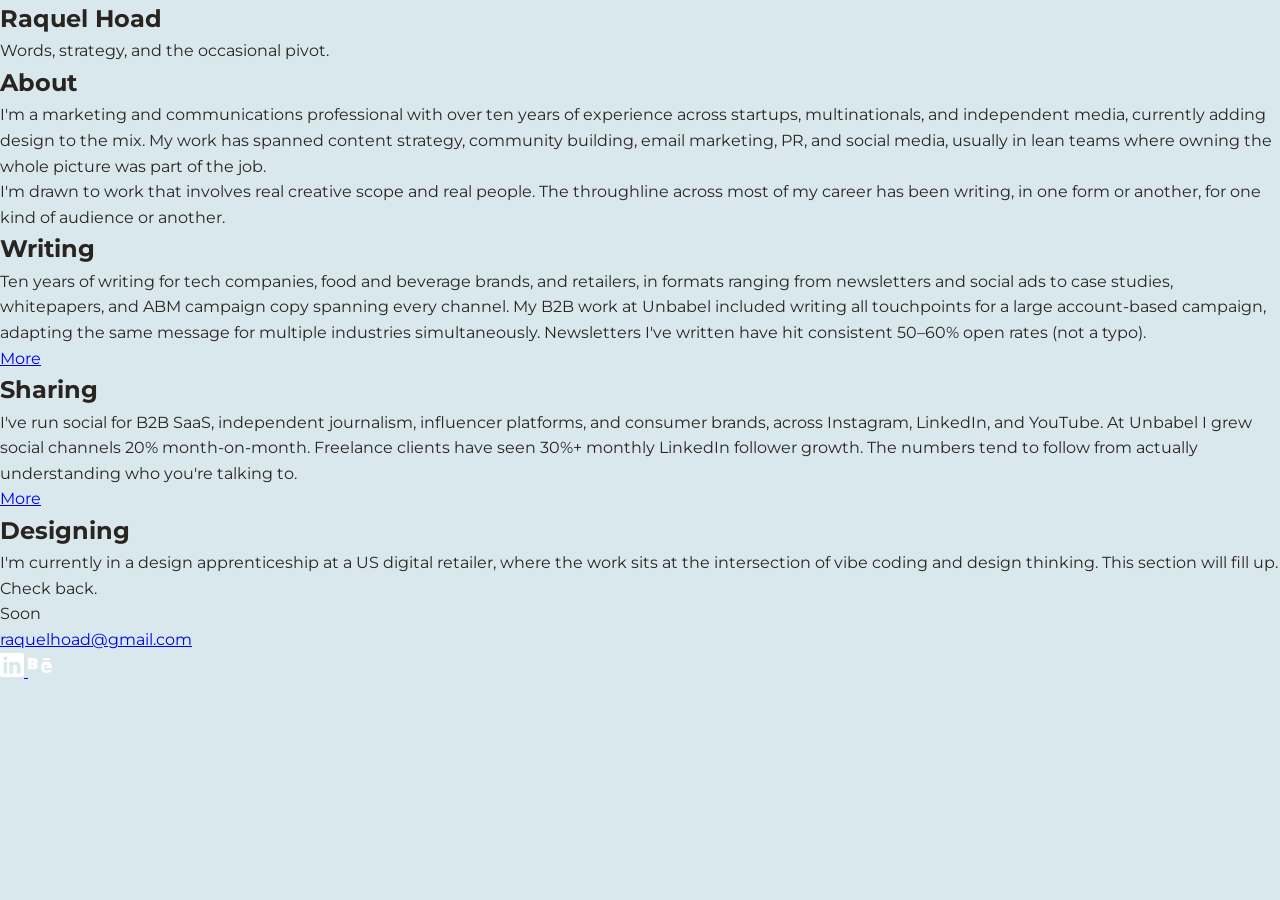
==== index.html @ bc2fdd7b "feat: add full page HTML structure with all sections and content" ====
<!DOCTYPE html>
<html lang="en">
  <head>
    <meta charset="UTF-8" />
    <meta name="viewport" content="width=device-width, initial-scale=1.0" />
    <title>Raquel Hoad</title>
    <link rel="preconnect" href="https://fonts.googleapis.com" />
    <link rel="preconnect" href="https://fonts.gstatic.com" crossorigin />
    <link href="https://fonts.googleapis.com/css2?family=Montserrat:wght@400;600;700&display=swap" rel="stylesheet" />
    <link rel="stylesheet" href="style.css" />
  </head>
  <body>

    <!-- HERO -->
    <section class="hero">
      <div class="hero-card">
        <h1>Raquel Hoad</h1>
        <p class="tagline">Words, strategy, and the occasional pivot.</p>
      </div>
    </section>

    <!-- ABOUT -->
    <section class="section cream">
      <div class="section-inner">
        <h2>About</h2>
        <p>I'm a marketing and communications professional with over ten years of experience across startups, multinationals, and independent media, currently adding design to the mix. My work has spanned content strategy, community building, email marketing, PR, and social media, usually in lean teams where owning the whole picture was part of the job.</p>
        <p>I'm drawn to work that involves real creative scope and real people. The throughline across most of my career has been writing, in one form or another, for one kind of audience or another.</p>
      </div>
    </section>

    <!-- WRITING -->
    <section class="section blue">
      <div class="section-inner">
        <h2>Writing</h2>
        <p>Ten years of writing for tech companies, food and beverage brands, and retailers, in formats ranging from newsletters and social ads to case studies, whitepapers, and ABM campaign copy spanning every channel. My B2B work at Unbabel included writing all touchpoints for a large account-based campaign, adapting the same message for multiple industries simultaneously. Newsletters I've written have hit consistent 50–60% open rates (not a typo).</p>
        <a href="#" class="btn btn-more">More</a>
      </div>
    </section>

    <!-- SHARING -->
    <section class="section cream">
      <div class="section-inner">
        <h2>Sharing</h2>
        <p>I've run social for B2B SaaS, independent journalism, influencer platforms, and consumer brands, across Instagram, LinkedIn, and YouTube. At Unbabel I grew social channels 20% month-on-month. Freelance clients have seen 30%+ monthly LinkedIn follower growth. The numbers tend to follow from actually understanding who you're talking to.</p>
        <a href="#" class="btn btn-more">More</a>
      </div>
    </section>

    <!-- DESIGNING -->
    <section class="section blue">
      <div class="section-inner">
        <h2>Designing</h2>
        <p>I'm currently in a design apprenticeship at a US digital retailer, where the work sits at the intersection of vibe coding and design thinking. This section will fill up. Check back.</p>
        <span class="btn btn-soon">Soon</span>
      </div>
    </section>

    <!-- FOOTER -->
    <footer class="footer">
      <a href="mailto:raquelhoad@gmail.com" class="footer-email">raquelhoad@gmail.com</a>
      <div class="footer-socials">
        <a href="#" class="social-link" aria-label="LinkedIn">
          <svg xmlns="http://www.w3.org/2000/svg" width="24" height="24" viewBox="0 0 24 24" fill="white">
            <path d="M20.447 20.452h-3.554v-5.569c0-1.328-.027-3.037-1.852-3.037-1.853 0-2.136 1.445-2.136 2.939v5.667H9.351V9h3.414v1.561h.046c.477-.9 1.637-1.85 3.37-1.85 3.601 0 4.267 2.37 4.267 5.455v6.286zM5.337 7.433a2.062 2.062 0 0 1-2.063-2.065 2.064 2.064 0 1 1 2.063 2.065zm1.782 13.019H3.555V9h3.564v11.452zM22.225 0H1.771C.792 0 0 .774 0 1.729v20.542C0 23.227.792 24 1.771 24h20.451C23.2 24 24 23.227 24 22.271V1.729C24 .774 23.2 0 22.222 0h.003z"/>
          </svg>
        </a>
        <a href="#" class="social-link" aria-label="Behance">
          <svg xmlns="http://www.w3.org/2000/svg" width="24" height="24" viewBox="0 0 24 24" fill="white">
            <path d="M22 7h-7V5h7v2zm1.726 10c-.442 1.297-2.029 3-5.101 3-3.074 0-5.564-1.729-5.564-5.675 0-3.91 2.325-5.92 5.466-5.92 3.082 0 4.964 1.782 5.375 4.426.078.506.109 1.188.095 2.14H15.97c.13 3.211 3.483 3.312 4.588 2.029H23.72zm-7.726-3h3.543c-.152-1.54-1.218-2.195-1.887-2.195-.79 0-1.519.51-1.656 2.195zM9.516 14c-.755 1.444-2.09 2.372-3.964 2.372H0V5h5.765c2.583 0 4.072 1.566 4.072 3.607 0 1.25-.582 2.238-1.469 2.8C9.348 11.784 10 12.83 10 14.07c0 .066-.002.132-.009.198-.003.026-.006.051-.01.076C9.968 14.186 9.746 14.102 9.516 14zm-5.81-5.986H3.5v2.041H3.5c.848 0 1.48-.44 1.48-1.02s-.492-1.021-1.274-1.021zm.234 4.13H3.5v2.196H3.953c.924 0 1.647-.478 1.647-1.098s-.573-1.098-1.6-1.098z"/>
          </svg>
        </a>
      </div>
    </footer>

  </body>
</html>
---- style.css ----
/* style.css */
*, *::before, *::after {
  box-sizing: border-box;
  margin: 0;
  padding: 0;
}

:root {
  --bg-blue:    #D8E8ED;
  --bg-cream:   #F0ECE0;
  --teal:       #2C5F5A;
  --coral:      #E8593A;
  --coral-soft: #F0A882;
  --text:       #2A2420;
  --white:      #FFFFFF;
}

body {
  font-family: 'Montserrat', sans-serif;
  background: var(--bg-blue);
  color: var(--text);
  line-height: 1.6;
}
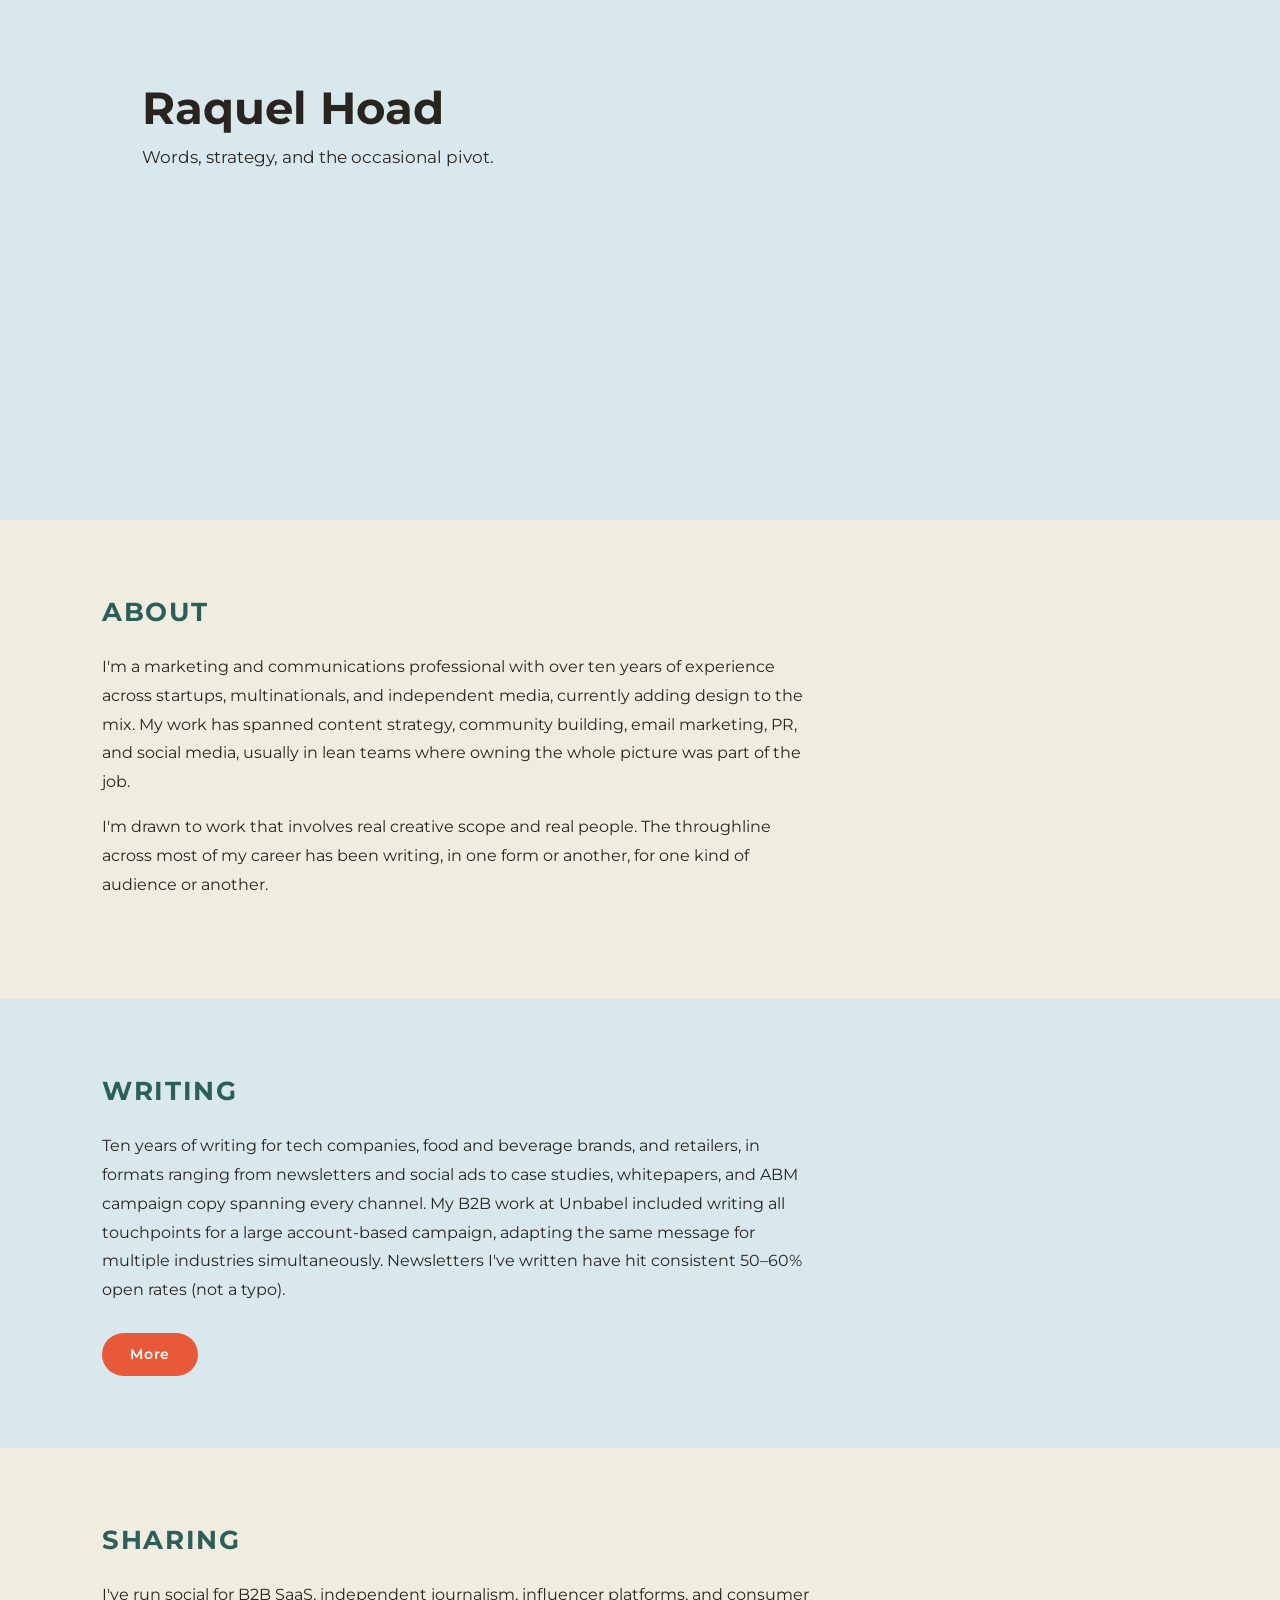
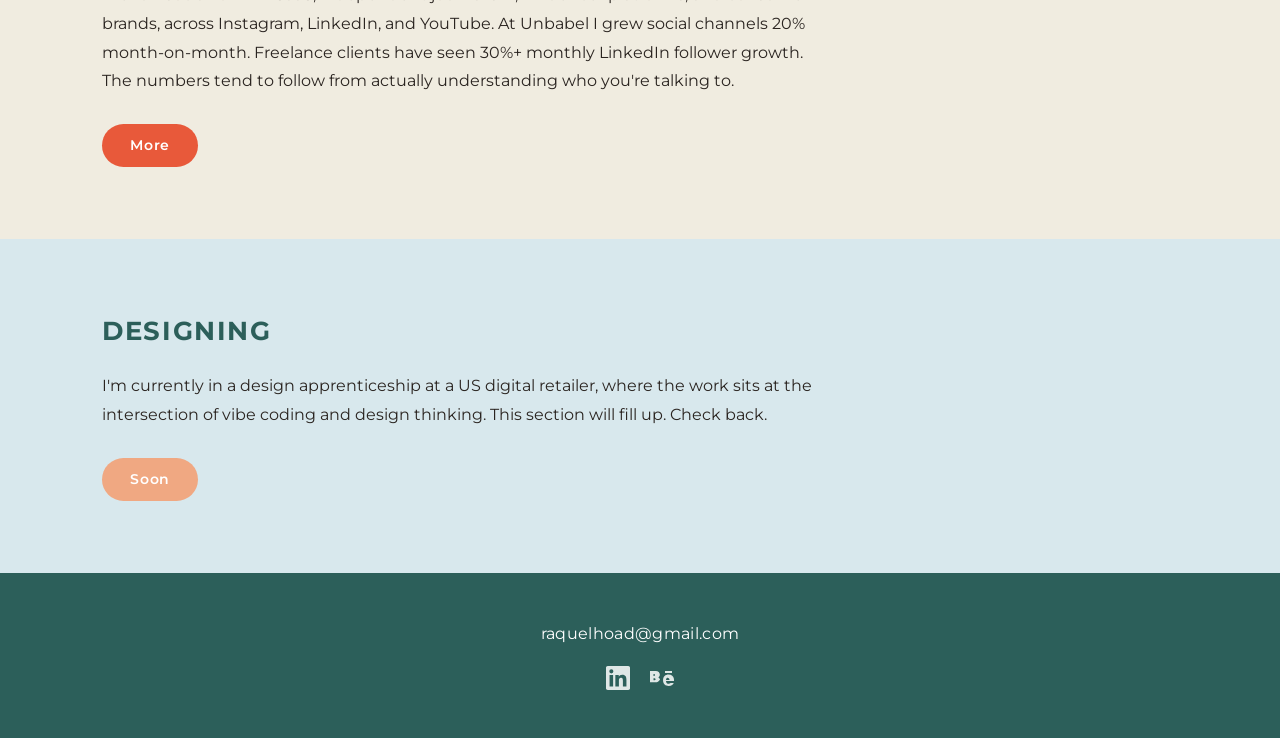
==== commit d548209d: "fix: accessibility, hover variable, meta description, focus styles" ====
--- a/index.html
+++ b/index.html
@@ -4,6 +4,7 @@
     <meta charset="UTF-8" />
     <meta name="viewport" content="width=device-width, initial-scale=1.0" />
     <title>Raquel Hoad</title>
+    <meta name="description" content="Portfolio of Raquel Hoad — marketing and communications professional with over ten years of experience in content strategy, writing, social media, and design." />
     <link rel="preconnect" href="https://fonts.googleapis.com" />
     <link rel="preconnect" href="https://fonts.gstatic.com" crossorigin />
     <link href="https://fonts.googleapis.com/css2?family=Montserrat:wght@400;600;700&display=swap" rel="stylesheet" />
@@ -12,60 +13,62 @@
   <body>
 
     <!-- HERO -->
-    <section class="hero">
+    <header class="hero" aria-labelledby="hero-heading">
       <div class="hero-card">
-        <h1>Raquel Hoad</h1>
+        <h1 id="hero-heading">Raquel Hoad</h1>
         <p class="tagline">Words, strategy, and the occasional pivot.</p>
       </div>
-    </section>
+    </header>
 
-    <!-- ABOUT -->
-    <section class="section cream">
-      <div class="section-inner">
-        <h2>About</h2>
+    <main>
+      <!-- ABOUT -->
+      <section class="section cream" aria-labelledby="about-heading">
+        <div class="section-inner">
+          <h2 id="about-heading">About</h2>
         <p>I'm a marketing and communications professional with over ten years of experience across startups, multinationals, and independent media, currently adding design to the mix. My work has spanned content strategy, community building, email marketing, PR, and social media, usually in lean teams where owning the whole picture was part of the job.</p>
         <p>I'm drawn to work that involves real creative scope and real people. The throughline across most of my career has been writing, in one form or another, for one kind of audience or another.</p>
       </div>
     </section>
 
-    <!-- WRITING -->
-    <section class="section blue">
-      <div class="section-inner">
-        <h2>Writing</h2>
+      <!-- WRITING -->
+      <section class="section blue" aria-labelledby="writing-heading">
+        <div class="section-inner">
+          <h2 id="writing-heading">Writing</h2>
         <p>Ten years of writing for tech companies, food and beverage brands, and retailers, in formats ranging from newsletters and social ads to case studies, whitepapers, and ABM campaign copy spanning every channel. My B2B work at Unbabel included writing all touchpoints for a large account-based campaign, adapting the same message for multiple industries simultaneously. Newsletters I've written have hit consistent 50–60% open rates (not a typo).</p>
-        <a href="#" class="btn btn-more">More</a>
+        <a href="javascript:void(0)" class="btn btn-more">More</a>
       </div>
     </section>
 
-    <!-- SHARING -->
-    <section class="section cream">
-      <div class="section-inner">
-        <h2>Sharing</h2>
+      <!-- SHARING -->
+      <section class="section cream" aria-labelledby="sharing-heading">
+        <div class="section-inner">
+          <h2 id="sharing-heading">Sharing</h2>
         <p>I've run social for B2B SaaS, independent journalism, influencer platforms, and consumer brands, across Instagram, LinkedIn, and YouTube. At Unbabel I grew social channels 20% month-on-month. Freelance clients have seen 30%+ monthly LinkedIn follower growth. The numbers tend to follow from actually understanding who you're talking to.</p>
-        <a href="#" class="btn btn-more">More</a>
+        <a href="javascript:void(0)" class="btn btn-more">More</a>
       </div>
     </section>
 
-    <!-- DESIGNING -->
-    <section class="section blue">
-      <div class="section-inner">
-        <h2>Designing</h2>
-        <p>I'm currently in a design apprenticeship at a US digital retailer, where the work sits at the intersection of vibe coding and design thinking. This section will fill up. Check back.</p>
-        <span class="btn btn-soon">Soon</span>
-      </div>
-    </section>
+      <!-- DESIGNING -->
+      <section class="section blue" aria-labelledby="designing-heading">
+        <div class="section-inner">
+          <h2 id="designing-heading">Designing</h2>
+          <p>I'm currently in a design apprenticeship at a US digital retailer, where the work sits at the intersection of vibe coding and design thinking. This section will fill up. Check back.</p>
+          <span class="btn btn-soon">Soon</span>
+        </div>
+      </section>
+    </main>
 
     <!-- FOOTER -->
     <footer class="footer">
       <a href="mailto:raquelhoad@gmail.com" class="footer-email">raquelhoad@gmail.com</a>
       <div class="footer-socials">
         <a href="#" class="social-link" aria-label="LinkedIn">
-          <svg xmlns="http://www.w3.org/2000/svg" width="24" height="24" viewBox="0 0 24 24" fill="white">
+          <svg aria-hidden="true" xmlns="http://www.w3.org/2000/svg" width="24" height="24" viewBox="0 0 24 24" fill="white">
             <path d="M20.447 20.452h-3.554v-5.569c0-1.328-.027-3.037-1.852-3.037-1.853 0-2.136 1.445-2.136 2.939v5.667H9.351V9h3.414v1.561h.046c.477-.9 1.637-1.85 3.37-1.85 3.601 0 4.267 2.37 4.267 5.455v6.286zM5.337 7.433a2.062 2.062 0 0 1-2.063-2.065 2.064 2.064 0 1 1 2.063 2.065zm1.782 13.019H3.555V9h3.564v11.452zM22.225 0H1.771C.792 0 0 .774 0 1.729v20.542C0 23.227.792 24 1.771 24h20.451C23.2 24 24 23.227 24 22.271V1.729C24 .774 23.2 0 22.222 0h.003z"/>
           </svg>
         </a>
         <a href="#" class="social-link" aria-label="Behance">
-          <svg xmlns="http://www.w3.org/2000/svg" width="24" height="24" viewBox="0 0 24 24" fill="white">
+          <svg aria-hidden="true" xmlns="http://www.w3.org/2000/svg" width="24" height="24" viewBox="0 0 24 24" fill="white">
             <path d="M22 7h-7V5h7v2zm1.726 10c-.442 1.297-2.029 3-5.101 3-3.074 0-5.564-1.729-5.564-5.675 0-3.91 2.325-5.92 5.466-5.92 3.082 0 4.964 1.782 5.375 4.426.078.506.109 1.188.095 2.14H15.97c.13 3.211 3.483 3.312 4.588 2.029H23.72zm-7.726-3h3.543c-.152-1.54-1.218-2.195-1.887-2.195-.79 0-1.519.51-1.656 2.195zM9.516 14c-.755 1.444-2.09 2.372-3.964 2.372H0V5h5.765c2.583 0 4.072 1.566 4.072 3.607 0 1.25-.582 2.238-1.469 2.8C9.348 11.784 10 12.83 10 14.07c0 .066-.002.132-.009.198-.003.026-.006.051-.01.076C9.968 14.186 9.746 14.102 9.516 14zm-5.81-5.986H3.5v2.041H3.5c.848 0 1.48-.44 1.48-1.02s-.492-1.021-1.274-1.021zm.234 4.13H3.5v2.196H3.953c.924 0 1.647-.478 1.647-1.098s-.573-1.098-1.6-1.098z"/>
           </svg>
         </a>
--- a/style.css
+++ b/style.css
@@ -10,6 +10,7 @@
   --bg-cream:   #F0ECE0;
   --teal:       #2C5F5A;
   --coral:      #E8593A;
+  --coral-dark: #d44d31;
   --coral-soft: #F0A882;
   --text:       #2A2420;
   --white:      #FFFFFF;
@@ -21,3 +22,143 @@
   color: var(--text);
   line-height: 1.6;
 }
+
+/* ── HERO ── */
+.hero {
+  min-height: 520px;
+  background: url('Banner_Raquel.png') center center / cover no-repeat;
+  display: flex;
+  align-items: flex-start;
+  padding: 52px 8% 0;
+}
+
+.hero-card {
+  background: rgba(216, 232, 237, 0.72);
+  border-radius: 12px;
+  padding: 32px 40px;
+  max-width: 520px;
+  -webkit-backdrop-filter: blur(1px);
+  backdrop-filter: blur(1px);
+}
+
+.hero-card h1 {
+  font-size: 2.8rem;
+  font-weight: 700;
+  color: var(--text);
+  line-height: 1.1;
+  margin-bottom: 12px;
+}
+
+.hero-card .tagline {
+  font-size: 1.05rem;
+  font-weight: 400;
+  color: var(--text);
+  line-height: 1.5;
+}
+
+/* ── SECTIONS ── */
+.section {
+  padding: 72px 8%;
+}
+
+.section.cream { background: var(--bg-cream); }
+.section.blue  { background: var(--bg-blue); }
+
+.section-inner {
+  max-width: 720px;
+}
+
+.section h2 {
+  font-size: 1.6rem;
+  font-weight: 700;
+  color: var(--teal);
+  margin-bottom: 20px;
+  text-transform: uppercase;
+  letter-spacing: 0.06em;
+}
+
+.section p {
+  font-size: 1rem;
+  line-height: 1.8;
+  color: var(--text);
+  margin-bottom: 16px;
+}
+
+.section p:last-of-type {
+  margin-bottom: 28px;
+}
+
+/* ── BUTTONS ── */
+.btn {
+  display: inline-block;
+  padding: 10px 28px;
+  border-radius: 24px;
+  font-family: 'Montserrat', sans-serif;
+  font-size: 0.9rem;
+  font-weight: 600;
+  text-decoration: none;
+  letter-spacing: 0.04em;
+  border: none;
+}
+
+.btn-more {
+  background: var(--coral);
+  color: var(--white);
+  cursor: pointer;
+}
+
+.btn-more:hover {
+  background: var(--coral-dark);
+}
+
+.btn-soon {
+  background: var(--coral-soft);
+  color: var(--white);
+  cursor: default;
+}
+
+/* ── FOOTER ── */
+.footer {
+  background: var(--teal);
+  color: var(--white);
+  padding: 48px 8%;
+  display: flex;
+  flex-direction: column;
+  align-items: center;
+  gap: 20px;
+}
+
+.footer-email {
+  color: var(--white);
+  text-decoration: none;
+  font-size: 1rem;
+  font-weight: 400;
+  letter-spacing: 0.02em;
+}
+
+.footer-email:hover {
+  text-decoration: underline;
+}
+
+.footer-socials {
+  display: flex;
+  gap: 20px;
+  align-items: center;
+}
+
+.social-link {
+  display: flex;
+  align-items: center;
+  opacity: 0.85;
+  transition: opacity 0.2s;
+}
+
+.social-link:hover {
+  opacity: 1;
+}
+
+/* ── FOCUS ── */
+:focus-visible {
+  outline: 2px solid var(--coral);
+  outline-offset: 3px;
+}
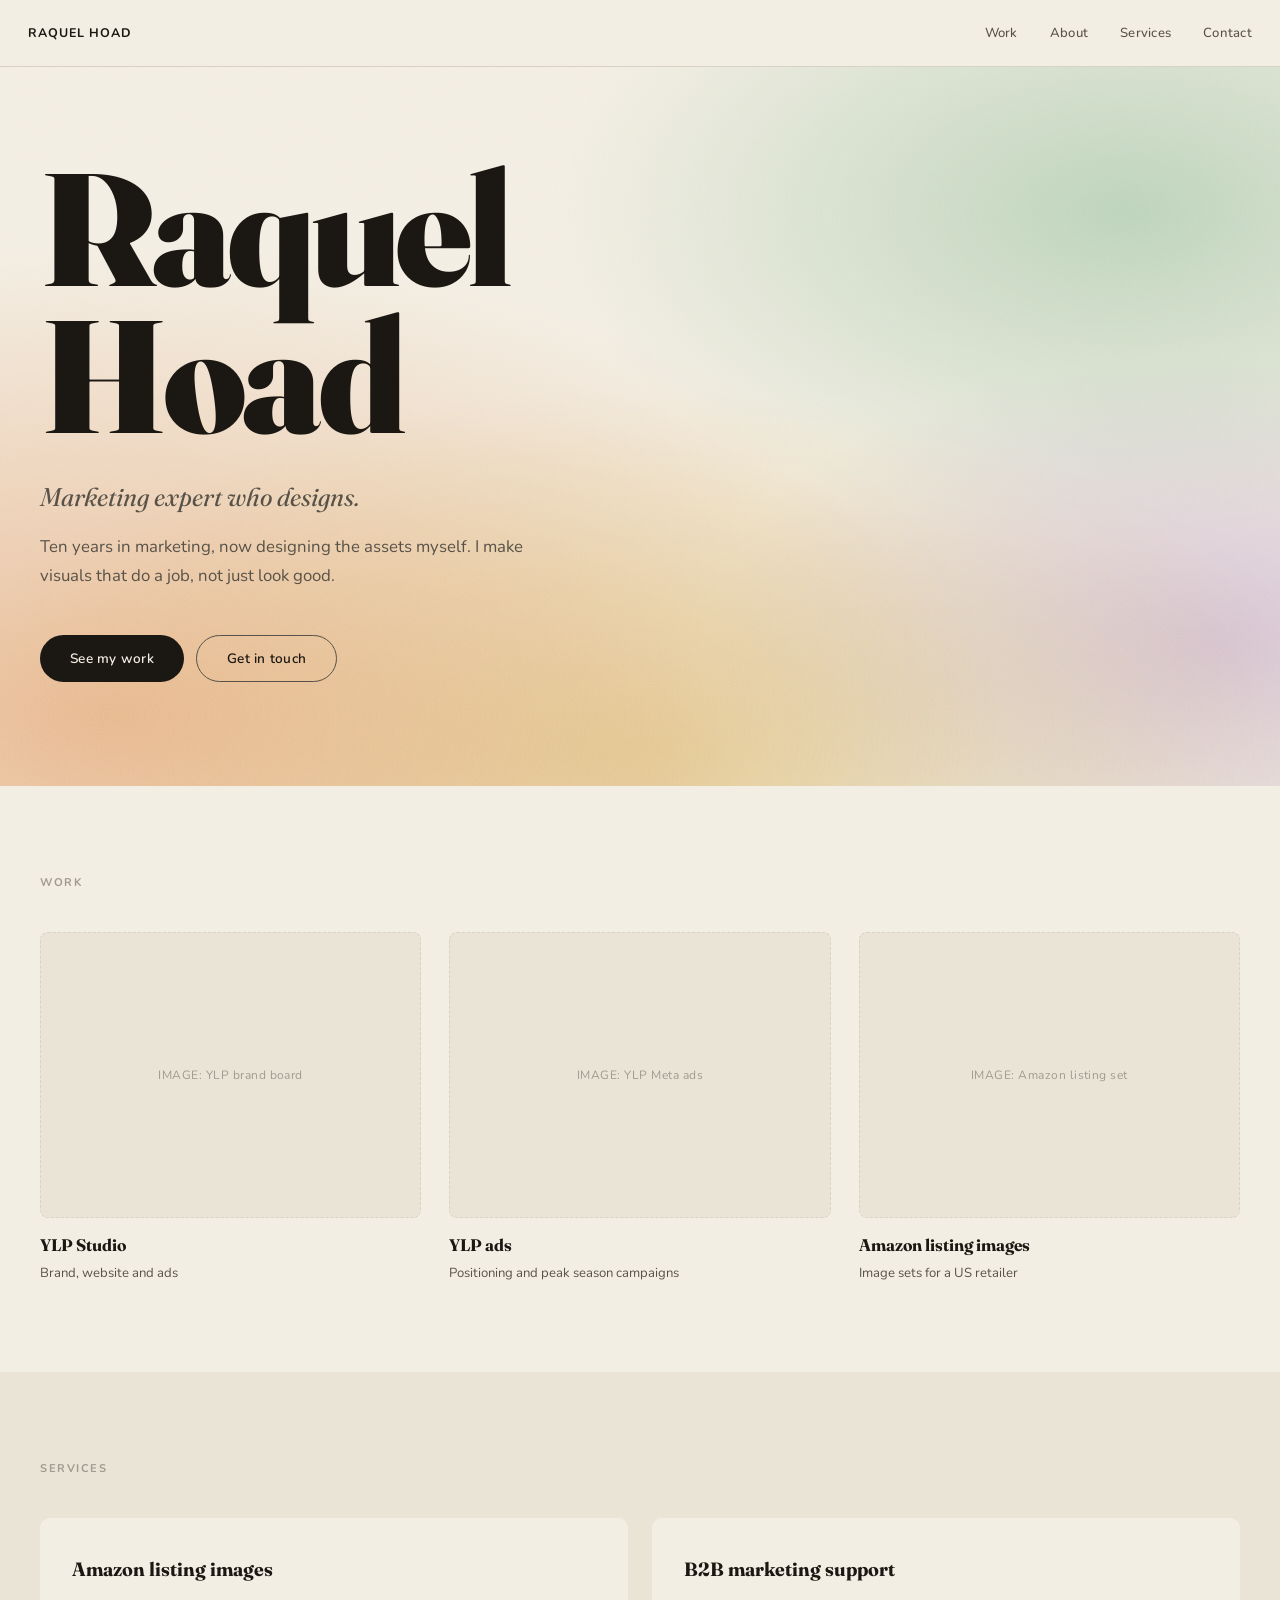
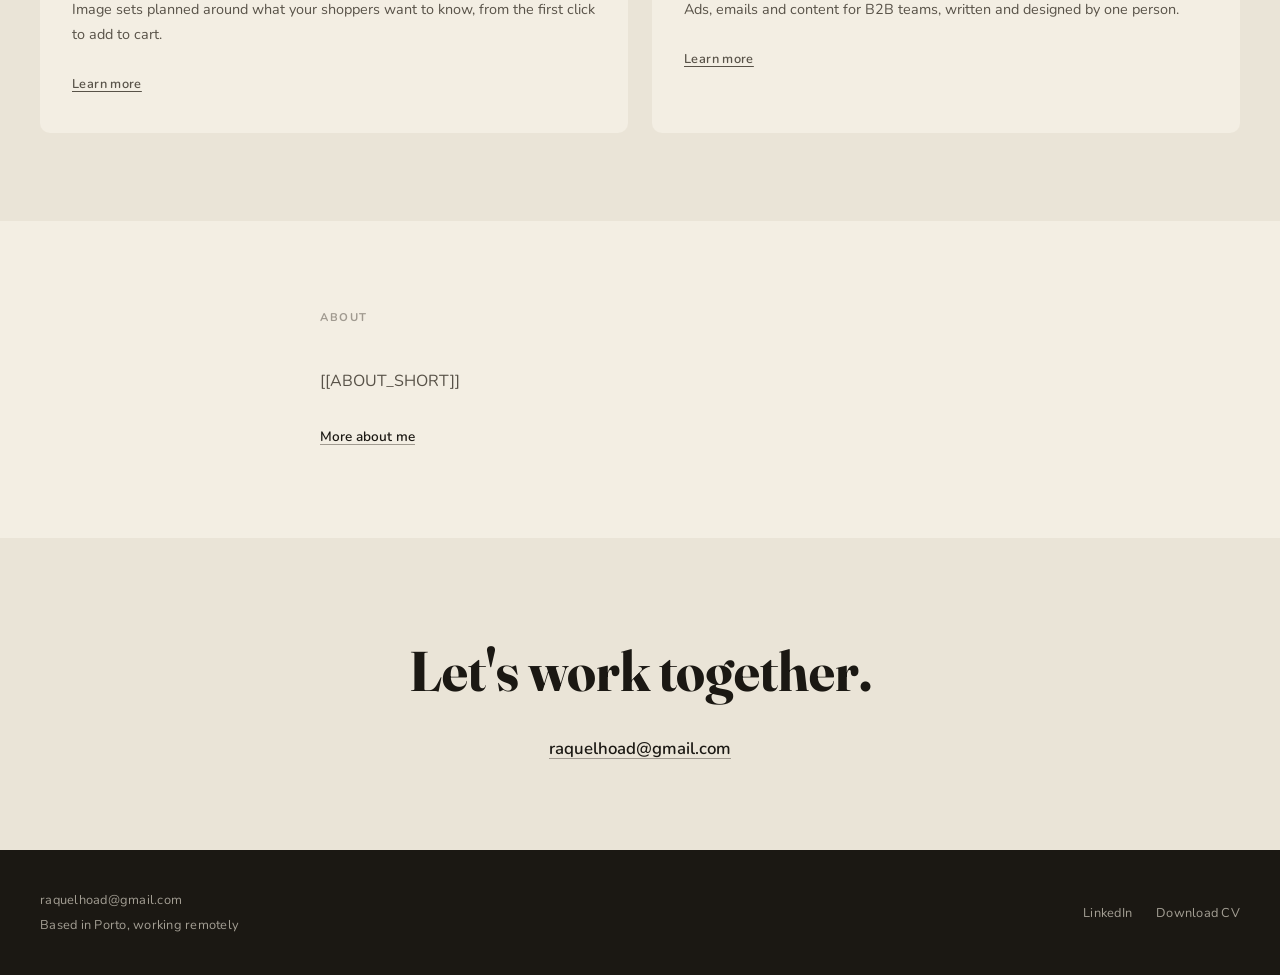
==== commit 9e56828a: "feat: rebuild site with new design system and structure New design: Fraunces + Nunito, cream palette" ====
--- a/index.html
+++ b/index.html
@@ -1,79 +1,152 @@
 <!DOCTYPE html>
 <html lang="en">
-  <head>
-    <meta charset="UTF-8" />
-    <meta name="viewport" content="width=device-width, initial-scale=1.0" />
-    <title>Raquel Hoad</title>
-    <meta name="description" content="Portfolio of Raquel Hoad — marketing and communications professional with over ten years of experience in content strategy, writing, social media, and design." />
-    <link rel="preconnect" href="https://fonts.googleapis.com" />
-    <link rel="preconnect" href="https://fonts.gstatic.com" crossorigin />
-    <link href="https://fonts.googleapis.com/css2?family=Montserrat:wght@400;600;700&display=swap" rel="stylesheet" />
-    <link rel="stylesheet" href="style.css" />
-  </head>
-  <body>
+<head>
+  <meta charset="UTF-8">
+  <meta name="viewport" content="width=device-width, initial-scale=1.0, viewport-fit=cover">
+  <title>Raquel Hoad — Marketing expert who designs</title>
+  <meta name="description" content="Raquel Hoad is a marketer with 10+ years of experience who now designs the assets herself. Freelance from Porto, working remotely.">
 
-    <!-- HERO -->
-    <header class="hero" aria-labelledby="hero-heading">
-      <div class="hero-card">
-        <h1 id="hero-heading">Raquel Hoad</h1>
-        <p class="tagline">Words, strategy, and the occasional pivot.</p>
-      </div>
-    </header>
+  <!-- Open Graph -->
+  <meta property="og:title" content="Raquel Hoad — Marketing expert who designs">
+  <meta property="og:description" content="Raquel Hoad is a marketer with 10+ years of experience who now designs the assets herself. Freelance from Porto, working remotely.">
+  <meta property="og:type" content="website">
+  <meta property="og:url" content="https://raquel-hoad-portfolio.netlify.app/">
 
-    <main>
-      <!-- ABOUT -->
-      <section class="section cream" aria-labelledby="about-heading">
-        <div class="section-inner">
-          <h2 id="about-heading">About</h2>
-        <p>I'm a marketing and communications professional with over ten years of experience across startups, multinationals, and independent media, currently adding design to the mix. My work has spanned content strategy, community building, email marketing, PR, and social media, usually in lean teams where owning the whole picture was part of the job.</p>
-        <p>I'm drawn to work that involves real creative scope and real people. The throughline across most of my career has been writing, in one form or another, for one kind of audience or another.</p>
+  <!-- Fonts -->
+  <link rel="preconnect" href="https://fonts.googleapis.com">
+  <link rel="preconnect" href="https://fonts.gstatic.com" crossorigin>
+  <link href="https://fonts.googleapis.com/css2?family=Fraunces:ital,opsz,wght@0,9..144,400;0,9..144,700;0,9..144,900;1,9..144,400&family=Nunito:wght@400;500;600;700&display=swap" rel="stylesheet">
+
+  <link rel="stylesheet" href="style.css">
+</head>
+<body>
+
+  <!-- NAVIGATION
+       To update links, edit this block. The same block appears in every HTML file. -->
+  <nav class="site-nav" aria-label="Main navigation">
+    <a href="index.html" class="nav-name">Raquel Hoad</a>
+    <ul class="nav-links">
+      <li><a href="index.html#work">Work</a></li>
+      <li><a href="about.html">About</a></li>
+      <li><a href="services.html">Services</a></li>
+      <li><a href="mailto:raquelhoad@gmail.com">Contact</a></li>
+    </ul>
+  </nav>
+
+  <main>
+
+    <!-- HERO
+         To edit: change the h1, tagline, intro, or button labels below. -->
+    <section class="hero" aria-labelledby="hero-name">
+      <div class="hero-grad" aria-hidden="true"></div>
+      <div class="hero-grain" aria-hidden="true"></div>
+      <div class="hero-content">
+        <h1 id="hero-name">Raquel<br>Hoad</h1>
+        <p class="hero-tagline">Marketing expert who designs.</p>
+        <p class="hero-intro">Ten years in marketing, now designing the assets myself. I make visuals that do a job, not just look good.</p>
+        <div class="btn-row">
+          <a href="#work" class="btn-solid">See my work</a>
+          <a href="mailto:raquelhoad@gmail.com" class="btn-outline">Get in touch</a>
+        </div>
       </div>
     </section>
 
-      <!-- WRITING -->
-      <section class="section blue" aria-labelledby="writing-heading">
-        <div class="section-inner">
-          <h2 id="writing-heading">Writing</h2>
-        <p>Ten years of writing for tech companies, food and beverage brands, and retailers, in formats ranging from newsletters and social ads to case studies, whitepapers, and ABM campaign copy spanning every channel. My B2B work at Unbabel included writing all touchpoints for a large account-based campaign, adapting the same message for multiple industries simultaneously. Newsletters I've written have hit consistent 50–60% open rates (not a typo).</p>
-        <a href="javascript:void(0)" class="btn btn-more">More</a>
+    <!-- WORK
+         To add or swap work thumbnails: copy one .work-thumb block, replace the
+         placeholder text and image path, and update the href. -->
+    <section id="work" class="section" aria-labelledby="work-heading">
+      <div class="section-inner">
+        <h2 class="section-label" id="work-heading">Work</h2>
+        <div class="work-grid">
+
+          <a href="ylp-studio.html" class="work-thumb">
+            <div class="work-thumb-placeholder" aria-label="IMAGE: YLP brand board">
+              IMAGE: YLP brand board
+            </div>
+            <span class="work-thumb-title">YLP Studio</span>
+            <span class="work-thumb-desc">Brand, website and ads</span>
+          </a>
+
+          <a href="ylp-studio.html" class="work-thumb">
+            <div class="work-thumb-placeholder" aria-label="IMAGE: YLP Meta ads">
+              IMAGE: YLP Meta ads
+            </div>
+            <span class="work-thumb-title">YLP ads</span>
+            <span class="work-thumb-desc">Positioning and peak season campaigns</span>
+          </a>
+
+          <a href="amazon-listing-images.html" class="work-thumb">
+            <div class="work-thumb-placeholder" aria-label="IMAGE: Amazon listing set">
+              IMAGE: Amazon listing set
+            </div>
+            <span class="work-thumb-title">Amazon listing images</span>
+            <span class="work-thumb-desc">Image sets for a US retailer</span>
+          </a>
+
+        </div>
       </div>
     </section>
 
-      <!-- SHARING -->
-      <section class="section cream" aria-labelledby="sharing-heading">
-        <div class="section-inner">
-          <h2 id="sharing-heading">Sharing</h2>
-        <p>I've run social for B2B SaaS, independent journalism, influencer platforms, and consumer brands, across Instagram, LinkedIn, and YouTube. At Unbabel I grew social channels 20% month-on-month. Freelance clients have seen 30%+ monthly LinkedIn follower growth. The numbers tend to follow from actually understanding who you're talking to.</p>
-        <a href="javascript:void(0)" class="btn btn-more">More</a>
+    <!-- SERVICES
+         To edit descriptions, update the <p> text inside each .service-card. -->
+    <section class="section section-alt" aria-labelledby="services-heading">
+      <div class="section-inner">
+        <h2 class="section-label" id="services-heading">Services</h2>
+        <div class="services-grid">
+
+          <a href="services.html" class="service-card">
+            <h3>Amazon listing images</h3>
+            <p>Image sets planned around what your shoppers want to know, from the first click to add to cart.</p>
+            <span class="card-cta">Learn more</span>
+          </a>
+
+          <a href="services.html" class="service-card">
+            <h3>B2B marketing support</h3>
+            <p>Ads, emails and content for B2B teams, written and designed by one person.</p>
+            <span class="card-cta">Learn more</span>
+          </a>
+
+        </div>
       </div>
     </section>
 
-      <!-- DESIGNING -->
-      <section class="section blue" aria-labelledby="designing-heading">
-        <div class="section-inner">
-          <h2 id="designing-heading">Designing</h2>
-          <p>I'm currently in a design apprenticeship at a US digital retailer, where the work sits at the intersection of vibe coding and design thinking. This section will fill up. Check back.</p>
-          <span class="btn btn-soon">Soon</span>
-        </div>
-      </section>
-    </main>
+    <!-- ABOUT
+         Replace [[ABOUT_SHORT]] with ~60 words. Raquel is writing this. -->
+    <section class="section" aria-labelledby="about-heading">
+      <div class="section-inner section-inner--narrow">
+        <h2 class="section-label" id="about-heading">About</h2>
+        <p class="about-blurb">[[ABOUT_SHORT]]</p>
+        <a href="about.html" class="text-link">More about me</a>
+      </div>
+    </section>
 
-    <!-- FOOTER -->
-    <footer class="footer">
-      <a href="mailto:raquelhoad@gmail.com" class="footer-email">raquelhoad@gmail.com</a>
-      <div class="footer-socials">
-        <a href="#" class="social-link" aria-label="LinkedIn">
-          <svg aria-hidden="true" xmlns="http://www.w3.org/2000/svg" width="24" height="24" viewBox="0 0 24 24" fill="white">
-            <path d="M20.447 20.452h-3.554v-5.569c0-1.328-.027-3.037-1.852-3.037-1.853 0-2.136 1.445-2.136 2.939v5.667H9.351V9h3.414v1.561h.046c.477-.9 1.637-1.85 3.37-1.85 3.601 0 4.267 2.37 4.267 5.455v6.286zM5.337 7.433a2.062 2.062 0 0 1-2.063-2.065 2.064 2.064 0 1 1 2.063 2.065zm1.782 13.019H3.555V9h3.564v11.452zM22.225 0H1.771C.792 0 0 .774 0 1.729v20.542C0 23.227.792 24 1.771 24h20.451C23.2 24 24 23.227 24 22.271V1.729C24 .774 23.2 0 22.222 0h.003z"/>
-          </svg>
-        </a>
-        <a href="#" class="social-link" aria-label="Behance">
-          <svg aria-hidden="true" xmlns="http://www.w3.org/2000/svg" width="24" height="24" viewBox="0 0 24 24" fill="white">
-            <path d="M22 7h-7V5h7v2zm1.726 10c-.442 1.297-2.029 3-5.101 3-3.074 0-5.564-1.729-5.564-5.675 0-3.91 2.325-5.92 5.466-5.92 3.082 0 4.964 1.782 5.375 4.426.078.506.109 1.188.095 2.14H15.97c.13 3.211 3.483 3.312 4.588 2.029H23.72zm-7.726-3h3.543c-.152-1.54-1.218-2.195-1.887-2.195-.79 0-1.519.51-1.656 2.195zM9.516 14c-.755 1.444-2.09 2.372-3.964 2.372H0V5h5.765c2.583 0 4.072 1.566 4.072 3.607 0 1.25-.582 2.238-1.469 2.8C9.348 11.784 10 12.83 10 14.07c0 .066-.002.132-.009.198-.003.026-.006.051-.01.076C9.968 14.186 9.746 14.102 9.516 14zm-5.81-5.986H3.5v2.041H3.5c.848 0 1.48-.44 1.48-1.02s-.492-1.021-1.274-1.021zm.234 4.13H3.5v2.196H3.953c.924 0 1.647-.478 1.647-1.098s-.573-1.098-1.6-1.098z"/>
-          </svg>
-        </a>
+    <!-- CONTACT -->
+    <section class="section section-alt section-contact" aria-labelledby="contact-heading">
+      <div class="section-inner section-inner--narrow">
+        <h2 class="contact-heading" id="contact-heading">Let's work together.</h2>
+        <a href="mailto:raquelhoad@gmail.com" class="contact-email">raquelhoad@gmail.com</a>
       </div>
-    </footer>
+    </section>
 
-  </body>
+  </main>
+
+  <!-- FOOTER
+       To update: edit the links and location text below.
+       Replace the CV href with the actual file path when ready. -->
+  <footer class="site-footer">
+    <div class="footer-inner">
+      <div class="footer-left">
+        <a href="mailto:raquelhoad@gmail.com">raquelhoad@gmail.com</a>
+        <span>Based in Porto, working remotely</span>
+      </div>
+      <div class="footer-right">
+        <!-- Replace # with your LinkedIn URL -->
+        <a href="#" aria-label="LinkedIn profile">LinkedIn</a>
+        <!-- Replace # with the path to your CV PDF when ready -->
+        <a href="#" aria-label="Download CV as PDF">Download CV</a>
+      </div>
+    </div>
+  </footer>
+
+</body>
 </html>
--- a/style.css
+++ b/style.css
@@ -1,164 +1,576 @@
-/* style.css */
-*, *::before, *::after {
-  box-sizing: border-box;
-  margin: 0;
-  padding: 0;
-}
-
+/* ============================================================
+   RAQUEL HOAD PORTFOLIO — style.css
+   All shared styles. Edit tokens in :root to restyle the site.
+   ============================================================ */
+
+/* ---- TOKENS ------------------------------------------------ */
 :root {
-  --bg-blue:    #D8E8ED;
-  --bg-cream:   #F0ECE0;
-  --teal:       #2C5F5A;
-  --coral:      #E8593A;
-  --coral-dark: #d44d31;
-  --coral-soft: #F0A882;
-  --text:       #2A2420;
-  --white:      #FFFFFF;
-}
+  /* Colour */
+  --cream:       #F3EEE3;
+  --cream-alt:   #EAE4D7;
+  --cream-deep:  #D8D2C4;
+  --ink:         #1B1813;
+  --ink-mid:     #585248;
+  --ink-faint:   #A09A90;
+
+  /* Hero gradient blob colours */
+  --blob-peach:  rgba(226, 150, 92, 0.58);
+  --blob-yellow: rgba(212, 186, 88, 0.48);
+  --blob-mint:   rgba(118, 176, 134, 0.44);
+  --blob-mauve:  rgba(176, 140, 192, 0.44);
+
+  /* Type */
+  --font-display: 'Fraunces', Georgia, 'Times New Roman', serif;
+  --font-body:    'Nunito', system-ui, sans-serif;
+
+  /* Layout */
+  --max-w:   1200px;
+  --gutter:  max(28px, env(safe-area-inset-left, 0px));
+  --section: 88px;
+
+  color-scheme: light;
+}
+
+@media (prefers-color-scheme: dark) {
+  :root:not([data-theme="light"]) {
+    --cream:       #1C1915;
+    --cream-alt:   #232019;
+    --cream-deep:  #2E2A22;
+    --ink:         #EDE7D8;
+    --ink-mid:     #A09890;
+    --ink-faint:   #605A52;
+    --blob-peach:  rgba(195, 118, 60, 0.38);
+    --blob-yellow: rgba(178, 150, 56, 0.32);
+    --blob-mint:   rgba(82, 138, 98, 0.32);
+    --blob-mauve:  rgba(138, 102, 158, 0.32);
+    color-scheme: dark;
+  }
+}
+
+:root[data-theme="dark"] {
+  --cream:       #1C1915;
+  --cream-alt:   #232019;
+  --cream-deep:  #2E2A22;
+  --ink:         #EDE7D8;
+  --ink-mid:     #A09890;
+  --ink-faint:   #605A52;
+  --blob-peach:  rgba(195, 118, 60, 0.38);
+  --blob-yellow: rgba(178, 150, 56, 0.32);
+  --blob-mint:   rgba(82, 138, 98, 0.32);
+  --blob-mauve:  rgba(138, 102, 158, 0.32);
+  color-scheme: dark;
+}
+
+/* ---- RESET ------------------------------------------------- */
+*, *::before, *::after { box-sizing: border-box; margin: 0; padding: 0; }
+
+html { font-size: 16px; scroll-behavior: smooth; }
 
 body {
-  font-family: 'Montserrat', sans-serif;
-  background: var(--bg-blue);
-  color: var(--text);
+  font-family: var(--font-body);
+  background: var(--cream);
+  color: var(--ink);
   line-height: 1.6;
-}
-
-/* ── HERO ── */
+  -webkit-font-smoothing: antialiased;
+}
+
+img { display: block; max-width: 100%; height: auto; }
+
+a { color: inherit; }
+
+:focus-visible { outline: 2px solid var(--ink); outline-offset: 3px; }
+
+@media (prefers-reduced-motion: reduce) {
+  *, *::before, *::after {
+    transition-duration: 0.01ms !important;
+    animation-duration: 0.01ms !important;
+  }
+  html { scroll-behavior: auto; }
+}
+
+/* ---- NAVIGATION
+   To update nav links: find <nav class="site-nav"> in each HTML file.
+   There is one per page. The same snippet repeats in every file.
+   ------------------------------------------------------------ */
+.site-nav {
+  background: var(--cream);
+  border-bottom: 1px solid var(--cream-deep);
+  display: flex;
+  align-items: center;
+  justify-content: space-between;
+  padding: 20px var(--gutter);
+  position: sticky;
+  top: env(safe-area-inset-top, 0px);
+  z-index: 100;
+}
+
+.nav-name {
+  font-family: var(--font-body);
+  font-size: 0.78rem;
+  font-weight: 700;
+  letter-spacing: 0.08em;
+  text-transform: uppercase;
+  text-decoration: none;
+  color: var(--ink);
+}
+
+.nav-links {
+  display: flex;
+  gap: 32px;
+  list-style: none;
+}
+
+.nav-links a {
+  font-size: 0.82rem;
+  font-weight: 500;
+  text-decoration: none;
+  color: var(--ink-mid);
+  letter-spacing: 0.02em;
+  transition: color 0.15s;
+}
+
+.nav-links a:hover,
+.nav-links a[aria-current="page"] { color: var(--ink); }
+
+/* ---- HERO (homepage only) ---------------------------------- */
 .hero {
-  min-height: 520px;
-  background: url('Banner_Raquel.png') center center / cover no-repeat;
-  display: flex;
-  align-items: flex-start;
-  padding: 52px 8% 0;
-}
-
-.hero-card {
-  background: rgba(216, 232, 237, 0.72);
-  border-radius: 12px;
-  padding: 32px 40px;
-  max-width: 520px;
-  -webkit-backdrop-filter: blur(1px);
-  backdrop-filter: blur(1px);
-}
-
-.hero-card h1 {
-  font-size: 2.8rem;
+  position: relative;
+  background: var(--cream);
+  overflow: hidden;
+  padding: 88px var(--gutter) 104px;
+}
+
+.hero-grad {
+  position: absolute;
+  inset: 0;
+  background:
+    radial-gradient(ellipse 70% 65% at 8%  90%, var(--blob-peach),  transparent),
+    radial-gradient(ellipse 55% 50% at 50% 95%, var(--blob-yellow), transparent),
+    radial-gradient(ellipse 45% 45% at 88% 20%, var(--blob-mint),   transparent),
+    radial-gradient(ellipse 40% 40% at 95% 80%, var(--blob-mauve),  transparent);
+  pointer-events: none;
+}
+
+.hero-grain {
+  position: absolute;
+  inset: 0;
+  background-image: url("data:image/svg+xml,%3Csvg xmlns='http://www.w3.org/2000/svg' width='200' height='200'%3E%3Cfilter id='n'%3E%3CfeTurbulence type='fractalNoise' baseFrequency='0.85' numOctaves='4' stitchTiles='stitch'/%3E%3C/filter%3E%3Crect width='200' height='200' filter='url(%23n)'/%3E%3C/svg%3E");
+  background-size: 180px 180px;
+  opacity: 0.2;
+  mix-blend-mode: overlay;
+  pointer-events: none;
+}
+
+.hero-content {
+  position: relative;
+  z-index: 10;
+  max-width: var(--max-w);
+  margin: 0 auto;
+}
+
+.hero-content h1 {
+  font-family: var(--font-display);
+  font-size: clamp(4.5rem, 14vw, 10rem);
+  font-weight: 900;
+  line-height: 0.92;
+  letter-spacing: -0.03em;
+  color: var(--ink);
+  font-variation-settings: "opsz" 144;
+  text-wrap: balance;
+  margin-bottom: 28px;
+}
+
+.hero-tagline {
+  font-family: var(--font-display);
+  font-size: clamp(1.1rem, 2.5vw, 1.6rem);
+  font-weight: 400;
+  font-style: italic;
+  color: var(--ink-mid);
+  font-variation-settings: "opsz" 72;
+  margin-bottom: 14px;
+}
+
+.hero-intro {
+  font-size: clamp(0.95rem, 1.5vw, 1.05rem);
+  color: var(--ink-mid);
+  max-width: 50ch;
+  line-height: 1.75;
+  margin-bottom: 44px;
+}
+
+/* ---- BUTTONS ----------------------------------------------- */
+.btn-row {
+  display: flex;
+  gap: 12px;
+  flex-wrap: wrap;
+  align-items: center;
+}
+
+.btn-solid {
+  display: inline-flex;
+  align-items: center;
+  padding: 13px 30px;
+  border-radius: 100px;
+  background: var(--ink);
+  color: var(--cream);
+  font-family: var(--font-body);
+  font-size: 0.85rem;
+  font-weight: 600;
+  text-decoration: none;
+  letter-spacing: 0.02em;
+  transition: opacity 0.15s;
+}
+
+.btn-solid:hover { opacity: 0.75; }
+
+.btn-outline {
+  display: inline-flex;
+  align-items: center;
+  padding: 12px 30px;
+  border-radius: 100px;
+  border: 1.5px solid var(--ink-mid);
+  background: transparent;
+  color: var(--ink);
+  font-family: var(--font-body);
+  font-size: 0.85rem;
+  font-weight: 600;
+  text-decoration: none;
+  letter-spacing: 0.02em;
+  transition: background 0.15s, color 0.15s, border-color 0.15s;
+}
+
+.btn-outline:hover {
+  background: var(--ink);
+  color: var(--cream);
+  border-color: var(--ink);
+}
+
+/* ---- SHARED SECTION LAYOUT --------------------------------- */
+.section {
+  padding: var(--section) var(--gutter);
+}
+
+.section-alt { background: var(--cream-alt); }
+
+.section-inner {
+  max-width: var(--max-w);
+  margin: 0 auto;
+}
+
+.section-inner--narrow {
+  max-width: 640px;
+}
+
+/* Small all-caps label above section content */
+.section-label {
+  font-family: var(--font-body);
+  font-size: 0.7rem;
   font-weight: 700;
-  color: var(--text);
-  line-height: 1.1;
+  letter-spacing: 0.14em;
+  text-transform: uppercase;
+  color: var(--ink-faint);
+  margin-bottom: 40px;
+}
+
+/* ---- WORK GRID -------------------------------------------- */
+.work-grid {
+  display: grid;
+  grid-template-columns: repeat(3, 1fr);
+  gap: 28px;
+}
+
+.work-thumb {
+  display: block;
+  text-decoration: none;
+  color: inherit;
+}
+
+.work-thumb-img,
+.work-thumb-placeholder {
+  aspect-ratio: 4 / 3;
+  border-radius: 8px;
+  overflow: hidden;
+  margin-bottom: 14px;
+  transition: opacity 0.2s;
+}
+
+.work-thumb-img img { width: 100%; height: 100%; object-fit: cover; }
+
+.work-thumb-placeholder {
+  background: var(--cream-alt);
+  border: 1.5px dashed var(--cream-deep);
+  display: flex;
+  align-items: center;
+  justify-content: center;
+  font-size: 0.75rem;
+  color: var(--ink-faint);
+  letter-spacing: 0.04em;
+  text-align: center;
+  padding: 16px;
+}
+
+.work-thumb:hover .work-thumb-img,
+.work-thumb:hover .work-thumb-placeholder { opacity: 0.8; }
+
+.work-thumb-title {
+  display: block;
+  font-family: var(--font-display);
+  font-size: 1.05rem;
+  font-weight: 700;
+  color: var(--ink);
+  font-variation-settings: "opsz" 72;
+  margin-bottom: 4px;
+}
+
+.work-thumb-desc {
+  display: block;
+  font-size: 0.82rem;
+  color: var(--ink-mid);
+}
+
+/* ---- SERVICES CARDS --------------------------------------- */
+.services-grid {
+  display: grid;
+  grid-template-columns: 1fr 1fr;
+  gap: 24px;
+}
+
+.service-card {
+  display: block;
+  text-decoration: none;
+  color: inherit;
+  background: var(--cream);
+  border-radius: 10px;
+  padding: 36px 32px;
+  transition: background 0.15s;
+}
+
+.service-card:hover { background: var(--cream-deep); }
+
+.service-card h3 {
+  font-family: var(--font-display);
+  font-size: 1.2rem;
+  font-weight: 700;
+  color: var(--ink);
+  font-variation-settings: "opsz" 72;
   margin-bottom: 12px;
 }
 
-.hero-card .tagline {
+.service-card p {
+  font-size: 0.9rem;
+  color: var(--ink-mid);
+  line-height: 1.75;
+  margin-bottom: 24px;
+}
+
+.card-cta {
+  font-size: 0.8rem;
+  font-weight: 600;
+  color: var(--ink-mid);
+  letter-spacing: 0.03em;
+  text-decoration: underline;
+  text-underline-offset: 3px;
+}
+
+/* ---- TEXT LINKS ------------------------------------------- */
+.text-link {
+  font-size: 0.85rem;
+  font-weight: 600;
+  color: var(--ink);
+  text-decoration: underline;
+  text-underline-offset: 3px;
+  text-decoration-color: var(--ink-faint);
+  transition: text-decoration-color 0.15s;
+}
+
+.text-link:hover { text-decoration-color: var(--ink); }
+
+/* ---- ABOUT TEASER ----------------------------------------- */
+.about-blurb {
+  font-size: 1rem;
+  line-height: 1.85;
+  color: var(--ink-mid);
+  margin-bottom: 28px;
+  max-width: 60ch;
+}
+
+/* ---- CONTACT SECTION --------------------------------------- */
+.section-contact { text-align: center; }
+
+.contact-heading {
+  font-family: var(--font-display);
+  font-size: clamp(2rem, 5vw, 3.5rem);
+  font-weight: 700;
+  color: var(--ink);
+  font-variation-settings: "opsz" 96;
+  text-wrap: balance;
+  margin-bottom: 20px;
+}
+
+.contact-email {
+  display: inline-block;
   font-size: 1.05rem;
-  font-weight: 400;
-  color: var(--text);
-  line-height: 1.5;
-}
-
-/* ── SECTIONS ── */
-.section {
-  padding: 72px 8%;
-}
-
-.section.cream { background: var(--bg-cream); }
-.section.blue  { background: var(--bg-blue); }
-
-.section-inner {
-  max-width: 720px;
-}
-
-.section h2 {
-  font-size: 1.6rem;
+  font-weight: 600;
+  color: var(--ink);
+  text-decoration: underline;
+  text-underline-offset: 4px;
+  text-decoration-color: var(--ink-faint);
+  transition: text-decoration-color 0.15s;
+}
+
+.contact-email:hover { text-decoration-color: var(--ink); }
+
+/* ---- FOOTER
+   To update footer: find <footer class="site-footer"> in each HTML file.
+   ------------------------------------------------------------ */
+.site-footer {
+  background: var(--ink);
+  padding: 40px var(--gutter);
+  padding-bottom: max(40px, env(safe-area-inset-bottom, 0px));
+}
+
+.footer-inner {
+  max-width: var(--max-w);
+  margin: 0 auto;
+  display: flex;
+  align-items: center;
+  justify-content: space-between;
+  flex-wrap: wrap;
+  gap: 16px;
+}
+
+.footer-left {
+  display: flex;
+  flex-direction: column;
+  gap: 4px;
+}
+
+.footer-left a,
+.footer-left span {
+  font-size: 0.8rem;
+  color: rgba(237, 231, 216, 0.65);
+  text-decoration: none;
+  letter-spacing: 0.02em;
+  transition: color 0.15s;
+}
+
+.footer-left a:hover { color: #EDE7D8; }
+
+.footer-right {
+  display: flex;
+  gap: 24px;
+  align-items: center;
+}
+
+.footer-right a {
+  font-size: 0.8rem;
+  color: rgba(237, 231, 216, 0.65);
+  text-decoration: none;
+  letter-spacing: 0.02em;
+  transition: color 0.15s;
+}
+
+.footer-right a:hover { color: #EDE7D8; }
+
+/* ---- PAGE HERO (case studies, about, services) ------------- */
+.page-hero {
+  padding: 72px var(--gutter) 56px;
+  border-bottom: 1px solid var(--cream-deep);
+}
+
+.page-hero-inner {
+  max-width: var(--max-w);
+  margin: 0 auto;
+}
+
+.page-hero h1 {
+  font-family: var(--font-display);
+  font-size: clamp(2.5rem, 6vw, 4.5rem);
+  font-weight: 900;
+  line-height: 0.95;
+  letter-spacing: -0.025em;
+  color: var(--ink);
+  font-variation-settings: "opsz" 144;
+  text-wrap: balance;
+  margin-bottom: 20px;
+}
+
+.page-summary {
+  font-size: 1rem;
+  color: var(--ink-mid);
+  max-width: 54ch;
+  line-height: 1.75;
+}
+
+/* ---- TIMELINE (about page) --------------------------------- */
+.timeline {
+  display: grid;
+  gap: 0;
+}
+
+.timeline-item {
+  display: grid;
+  grid-template-columns: 160px 1fr;
+  gap: 24px;
+  padding: 24px 0;
+  border-top: 1px solid var(--cream-deep);
+}
+
+.timeline-item:last-child { border-bottom: 1px solid var(--cream-deep); }
+
+.timeline-date {
+  font-size: 0.8rem;
+  color: var(--ink-faint);
+  padding-top: 3px;
+  letter-spacing: 0.02em;
+  font-variant-numeric: tabular-nums;
+}
+
+.timeline-content h3 {
+  font-family: var(--font-body);
+  font-size: 0.95rem;
   font-weight: 700;
-  color: var(--teal);
-  margin-bottom: 20px;
-  text-transform: uppercase;
-  letter-spacing: 0.06em;
-}
-
-.section p {
-  font-size: 1rem;
-  line-height: 1.8;
-  color: var(--text);
-  margin-bottom: 16px;
-}
-
-.section p:last-of-type {
-  margin-bottom: 28px;
-}
-
-/* ── BUTTONS ── */
-.btn {
-  display: inline-block;
-  padding: 10px 28px;
-  border-radius: 24px;
-  font-family: 'Montserrat', sans-serif;
+  color: var(--ink);
+  margin-bottom: 2px;
+}
+
+.timeline-content .timeline-org {
+  font-size: 0.85rem;
+  color: var(--ink-mid);
+}
+
+/* ---- COMING SOON (shell pages) ----------------------------- */
+.coming-soon {
+  padding: var(--section) var(--gutter);
+  min-height: 50vh;
+  display: flex;
+  align-items: center;
+}
+
+.coming-soon-inner {
+  max-width: var(--max-w);
+  margin: 0 auto;
+}
+
+.coming-soon p {
   font-size: 0.9rem;
-  font-weight: 600;
-  text-decoration: none;
-  letter-spacing: 0.04em;
-  border: none;
-}
-
-.btn-more {
-  background: var(--coral);
-  color: var(--white);
-  cursor: pointer;
-}
-
-.btn-more:hover {
-  background: var(--coral-dark);
-}
-
-.btn-soon {
-  background: var(--coral-soft);
-  color: var(--white);
-  cursor: default;
-}
-
-/* ── FOOTER ── */
-.footer {
-  background: var(--teal);
-  color: var(--white);
-  padding: 48px 8%;
-  display: flex;
-  flex-direction: column;
-  align-items: center;
-  gap: 20px;
-}
-
-.footer-email {
-  color: var(--white);
-  text-decoration: none;
-  font-size: 1rem;
-  font-weight: 400;
-  letter-spacing: 0.02em;
-}
-
-.footer-email:hover {
-  text-decoration: underline;
-}
-
-.footer-socials {
-  display: flex;
-  gap: 20px;
-  align-items: center;
-}
-
-.social-link {
-  display: flex;
-  align-items: center;
-  opacity: 0.85;
-  transition: opacity 0.2s;
-}
-
-.social-link:hover {
-  opacity: 1;
-}
-
-/* ── FOCUS ── */
-:focus-visible {
-  outline: 2px solid var(--coral);
-  outline-offset: 3px;
-}
+  color: var(--ink-faint);
+  margin-top: 12px;
+}
+
+/* ---- RESPONSIVE -------------------------------------------- */
+@media (max-width: 768px) {
+  :root { --section: 64px; }
+  .work-grid { grid-template-columns: 1fr 1fr; }
+  .services-grid { grid-template-columns: 1fr; }
+  .timeline-item { grid-template-columns: 120px 1fr; gap: 16px; }
+}
+
+@media (max-width: 480px) {
+  :root { --section: 56px; --gutter: 20px; }
+  .work-grid { grid-template-columns: 1fr; }
+  .nav-links { display: none; }
+  .footer-inner { flex-direction: column; align-items: flex-start; }
+  .timeline-item { grid-template-columns: 1fr; gap: 4px; }
+  .timeline-date { padding-top: 0; }
+}
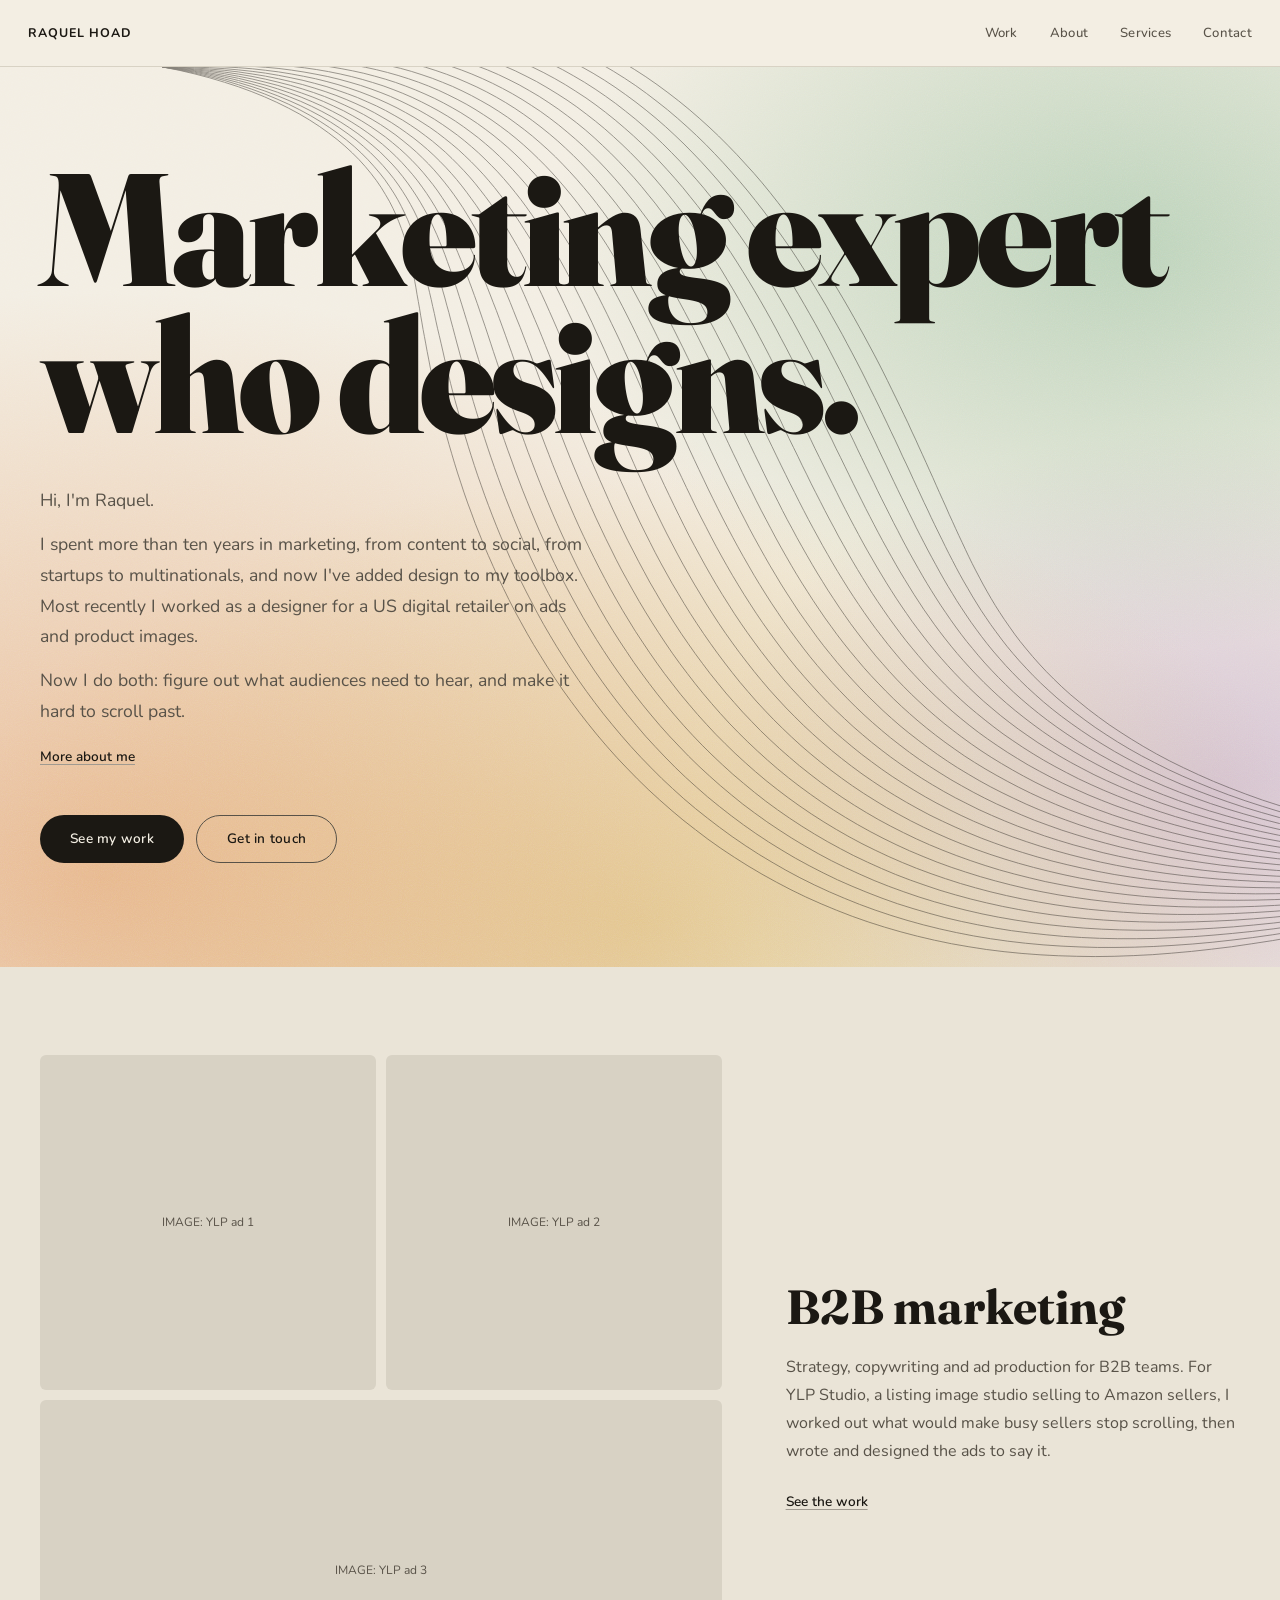
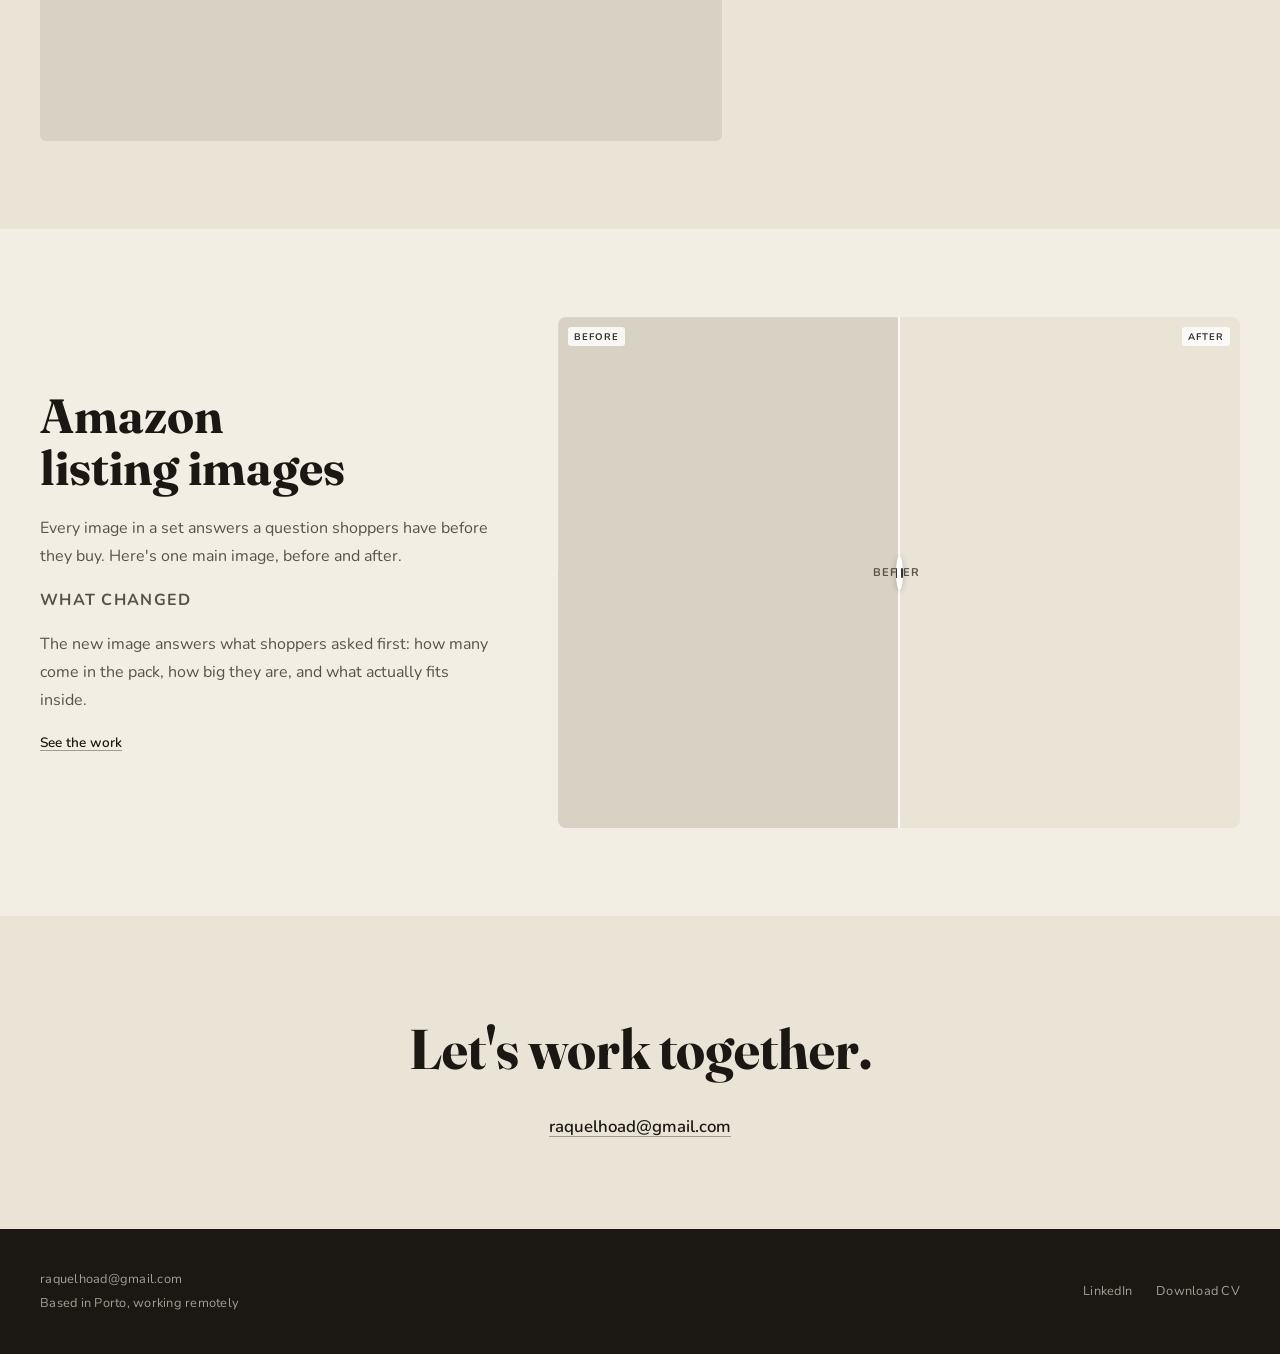
==== commit 56d3b172: "feat: restructure homepage with B2B and Amazon sections - Replace work cards, offer cards, and about" ====
--- a/index.html
+++ b/index.html
@@ -3,11 +3,11 @@
 <head>
   <meta charset="UTF-8">
   <meta name="viewport" content="width=device-width, initial-scale=1.0, viewport-fit=cover">
-  <title>Raquel Hoad — Marketing expert who designs</title>
+  <title>Raquel Hoad</title>
   <meta name="description" content="Raquel Hoad is a marketer with 10+ years of experience who now designs the assets herself. Freelance from Porto, working remotely.">
 
   <!-- Open Graph -->
-  <meta property="og:title" content="Raquel Hoad — Marketing expert who designs">
+  <meta property="og:title" content="Raquel Hoad">
   <meta property="og:description" content="Raquel Hoad is a marketer with 10+ years of experience who now designs the assets herself. Freelance from Porto, working remotely.">
   <meta property="og:type" content="website">
   <meta property="og:url" content="https://raquel-hoad-portfolio.netlify.app/">
@@ -36,89 +36,133 @@
   <main>
 
     <!-- HERO
-         To edit: change the h1, tagline, intro, or button labels below. -->
+         To edit: change the h1, intro, or button labels below. -->
     <section class="hero" aria-labelledby="hero-name">
       <div class="hero-grad" aria-hidden="true"></div>
       <div class="hero-grain" aria-hidden="true"></div>
+      <div class="hero-lineart-layer" aria-hidden="true">
+        <svg id="hero-lineart" viewBox="0 0 1400 660" preserveAspectRatio="xMidYMid slice" fill="none" xmlns="http://www.w3.org/2000/svg"></svg>
+      </div>
       <div class="hero-content">
-        <h1 id="hero-name">Raquel<br>Hoad</h1>
-        <p class="hero-tagline">Marketing expert who designs.</p>
-        <p class="hero-intro">Ten years in marketing, now designing the assets myself. I make visuals that do a job, not just look good.</p>
+        <h1 id="hero-name">Marketing expert who designs.</h1>
+        <div class="hero-intro">
+          <p>Hi, I'm Raquel.</p>
+          <p>I spent more than ten years in marketing, from content to social, from startups to multinationals, and now I've added design to my toolbox. Most recently I worked as a designer for a US digital retailer on ads and product images.</p>
+          <p>Now I do both: figure out what audiences need to hear, and make it hard to scroll past.</p>
+          <a href="about.html" class="text-link">More about me</a>
+        </div>
         <div class="btn-row">
           <a href="#work" class="btn-solid">See my work</a>
           <a href="mailto:raquelhoad@gmail.com" class="btn-outline">Get in touch</a>
         </div>
       </div>
     </section>
+    <script>
+    (function(){
+      var s=document.getElementById('hero-lineart');
+      if(!s)return;
+      function bz(t,a,b,c,d){var m=1-t;return m*m*m*a+3*m*m*t*b+3*m*t*t*c+t*t*t*d;}
+      function bzD(t,a,b,c,d){var m=1-t;return 3*(m*m*(b-a)+2*m*t*(c-b)+t*t*(d-c));}
+      function ribbon(ctrl,n,mo,sw){
+        var x0=ctrl[0],y0=ctrl[1],c1x=ctrl[2],c1y=ctrl[3],c2x=ctrl[4],c2y=ctrl[5],x1=ctrl[6],y1=ctrl[7];
+        var N=140;
+        for(var li=0;li<n;li++){
+          var rel=(li/(n-1)-0.5)*2,pts=[];
+          for(var i=0;i<=N;i++){
+            var t=i/N,px=bz(t,x0,c1x,c2x,x1),py=bz(t,y0,c1y,c2y,y1);
+            var dx=bzD(t,x0,c1x,c2x,x1),dy=bzD(t,y0,c1y,c2y,y1);
+            var len=Math.sqrt(dx*dx+dy*dy)||1,env=Math.sin(Math.PI*t);
+            pts.push([px+rel*mo*env*(-dy/len),py+rel*mo*env*(dx/len)]);
+          }
+          var d='';
+          for(var j=0;j<pts.length;j++)d+=(j?'L':'M')+pts[j][0].toFixed(1)+','+pts[j][1].toFixed(1);
+          var p=document.createElementNS('http://www.w3.org/2000/svg','path');
+          p.setAttribute('d',d);p.setAttribute('stroke','currentColor');
+          p.setAttribute('stroke-width',sw||'0.7');p.setAttribute('fill','none');
+          s.appendChild(p);
+        }
+      }
+      /* Single wave: rises from lower-right up to upper-center */
+      ribbon([1400,580, 500,700, 900,-60, 350,0], 24, 160, '0.6');
+    })();
+    </script>
 
-    <!-- WORK
-         To add or swap work thumbnails: copy one .work-thumb block, replace the
-         placeholder text and image path, and update the href. -->
-    <section id="work" class="section" aria-labelledby="work-heading">
+    <!-- B2B MARKETING -->
+    <section id="work" class="section section-alt" aria-labelledby="b2b-heading">
       <div class="section-inner">
-        <h2 class="section-label" id="work-heading">Work</h2>
-        <div class="work-grid">
+        <div class="b2b-layout">
 
-          <a href="ylp-studio.html" class="work-thumb">
-            <div class="work-thumb-placeholder" aria-label="IMAGE: YLP brand board">
-              IMAGE: YLP brand board
+          <div class="b2b-images">
+            <div class="b2b-ad-row">
+              <div class="b2b-ad" aria-label="IMAGE: YLP ad 1">IMAGE: YLP ad 1</div>
+              <div class="b2b-ad" aria-label="IMAGE: YLP ad 2">IMAGE: YLP ad 2</div>
             </div>
-            <span class="work-thumb-title">YLP Studio</span>
-            <span class="work-thumb-desc">Brand, website and ads</span>
-          </a>
+            <div class="b2b-ad b2b-ad--wide" aria-label="IMAGE: YLP ad 3">IMAGE: YLP ad 3</div>
+          </div>
 
-          <a href="ylp-studio.html" class="work-thumb">
-            <div class="work-thumb-placeholder" aria-label="IMAGE: YLP Meta ads">
-              IMAGE: YLP Meta ads
-            </div>
-            <span class="work-thumb-title">YLP ads</span>
-            <span class="work-thumb-desc">Positioning and peak season campaigns</span>
-          </a>
-
-          <a href="amazon-listing-images.html" class="work-thumb">
-            <div class="work-thumb-placeholder" aria-label="IMAGE: Amazon listing set">
-              IMAGE: Amazon listing set
-            </div>
-            <span class="work-thumb-title">Amazon listing images</span>
-            <span class="work-thumb-desc">Image sets for a US retailer</span>
-          </a>
+          <div class="b2b-text">
+            <h2 id="b2b-heading">B2B marketing</h2>
+            <p>Strategy, copywriting and ad production for B2B teams. For YLP Studio, a listing image studio selling to Amazon sellers, I worked out what would make busy sellers stop scrolling, then wrote and designed the ads to say it.</p>
+            <a href="ylp-studio.html" class="text-link">See the work</a>
+          </div>
 
         </div>
       </div>
     </section>
 
-    <!-- SERVICES
-         To edit descriptions, update the <p> text inside each .service-card. -->
-    <section class="section section-alt" aria-labelledby="services-heading">
+    <!-- AMAZON LISTING IMAGES -->
+    <section class="section" aria-labelledby="amazon-heading">
       <div class="section-inner">
-        <h2 class="section-label" id="services-heading">Services</h2>
-        <div class="services-grid">
+        <div class="amazon-layout">
 
-          <a href="services.html" class="service-card">
-            <h3>Amazon listing images</h3>
-            <p>Image sets planned around what your shoppers want to know, from the first click to add to cart.</p>
-            <span class="card-cta">Learn more</span>
-          </a>
+          <div class="amazon-text">
+            <h2 id="amazon-heading">Amazon listing images</h2>
+            <p>Every image in a set answers a question shoppers have before they buy. Here's one main image, before and after.</p>
+            <p class="change-label">What changed</p>
+            <p>The new image answers what shoppers asked first: how many come in the pack, how big they are, and what actually fits inside.</p>
+            <a href="amazon-listing-images.html" class="text-link">See the work</a>
+          </div>
 
-          <a href="services.html" class="service-card">
-            <h3>B2B marketing support</h3>
-            <p>Ads, emails and content for B2B teams, written and designed by one person.</p>
-            <span class="card-cta">Learn more</span>
-          </a>
+          <div class="amazon-visual">
+            <div class="slider-wrap" id="listing-slider">
+              <div class="slider-layer slider-layer--after">
+                <div class="slider-ph">AFTER</div>
+              </div>
+              <div class="slider-layer slider-layer--before" id="slider-before">
+                <div class="slider-ph">BEFORE</div>
+              </div>
+              <div class="slider-divider" id="slider-divider" aria-hidden="true">
+                <div class="slider-grip"></div>
+              </div>
+              <span class="slider-tag slider-tag--b" aria-hidden="true">BEFORE</span>
+              <span class="slider-tag slider-tag--a" aria-hidden="true">AFTER</span>
+            </div>
+          </div>
 
         </div>
       </div>
     </section>
-
-    <!-- ABOUT
-         Replace [[ABOUT_SHORT]] with ~60 words. Raquel is writing this. -->
-    <section class="section" aria-labelledby="about-heading">
-      <div class="section-inner section-inner--narrow">
-        <h2 class="section-label" id="about-heading">About</h2>
-        <p class="about-blurb">[[ABOUT_SHORT]]</p>
-        <a href="about.html" class="text-link">More about me</a>
-      </div>
-    </section>
+    <script>
+    (function() {
+      var wrap = document.getElementById('listing-slider');
+      if (!wrap) return;
+      var before = document.getElementById('slider-before');
+      var divider = document.getElementById('slider-divider');
+      var dragging = false;
+      function update(x) {
+        var rect = wrap.getBoundingClientRect();
+        var pct = Math.max(0, Math.min(100, (x - rect.left) / rect.width * 100));
+        before.style.clipPath = 'inset(0 ' + (100 - pct).toFixed(1) + '% 0 0)';
+        divider.style.left = pct.toFixed(1) + '%';
+      }
+      wrap.addEventListener('mousedown', function(e) { e.preventDefault(); dragging = true; update(e.clientX); });
+      window.addEventListener('mousemove', function(e) { if (dragging) update(e.clientX); });
+      window.addEventListener('mouseup', function() { dragging = false; });
+      wrap.addEventListener('touchstart', function(e) { dragging = true; update(e.touches[0].clientX); }, {passive: true});
+      wrap.addEventListener('touchmove', function(e) { if (dragging) { e.preventDefault(); update(e.touches[0].clientX); } }, {passive: false});
+      window.addEventListener('touchend', function() { dragging = false; });
+    })();
+    </script>
 
     <!-- CONTACT -->
     <section class="section section-alt section-contact" aria-labelledby="contact-heading">
--- a/style.css
+++ b/style.css
@@ -80,6 +80,18 @@
 
 :focus-visible { outline: 2px solid var(--ink); outline-offset: 3px; }
 
+.sr-only {
+  position: absolute;
+  width: 1px;
+  height: 1px;
+  padding: 0;
+  margin: -1px;
+  overflow: hidden;
+  clip: rect(0, 0, 0, 0);
+  white-space: nowrap;
+  border: 0;
+}
+
 @media (prefers-reduced-motion: reduce) {
   *, *::before, *::after {
     transition-duration: 0.01ms !important;
@@ -161,6 +173,23 @@
   pointer-events: none;
 }
 
+.hero-lineart-layer {
+  position: absolute;
+  inset: 0;
+  z-index: 5;
+  overflow: hidden;
+  pointer-events: none;
+}
+
+#hero-lineart {
+  position: absolute;
+  inset: 0;
+  width: 100%;
+  height: 100%;
+  color: var(--ink);
+  opacity: 0.5;
+}
+
 .hero-content {
   position: relative;
   z-index: 10;
@@ -177,26 +206,19 @@
   color: var(--ink);
   font-variation-settings: "opsz" 144;
   text-wrap: balance;
-  margin-bottom: 28px;
-}
-
-.hero-tagline {
-  font-family: var(--font-display);
-  font-size: clamp(1.1rem, 2.5vw, 1.6rem);
-  font-weight: 400;
-  font-style: italic;
-  color: var(--ink-mid);
-  font-variation-settings: "opsz" 72;
-  margin-bottom: 14px;
+  margin-bottom: 36px;
 }
 
 .hero-intro {
-  font-size: clamp(0.95rem, 1.5vw, 1.05rem);
+  font-size: clamp(1rem, 1.8vw, 1.1rem);
   color: var(--ink-mid);
   max-width: 50ch;
   line-height: 1.75;
   margin-bottom: 44px;
 }
+
+.hero-intro p { margin: 0 0 0.75em; }
+.hero-intro p:last-child { margin-bottom: 0; }
 
 /* ---- BUTTONS ----------------------------------------------- */
 .btn-row {
@@ -332,20 +354,28 @@
 .services-grid {
   display: grid;
   grid-template-columns: 1fr 1fr;
-  gap: 24px;
+  gap: 0 48px;
 }
 
 .service-card {
   display: block;
   text-decoration: none;
   color: inherit;
-  background: var(--cream);
-  border-radius: 10px;
-  padding: 36px 32px;
-  transition: background 0.15s;
-}
-
-.service-card:hover { background: var(--cream-deep); }
+  padding: 32px 0;
+  border-top: 1px solid var(--cream-deep);
+}
+
+.service-card:hover { opacity: 0.75; }
+
+.service-card-img {
+  margin-bottom: 20px;
+}
+
+.service-card-img .work-thumb-placeholder,
+.service-card-img .work-thumb-img {
+  aspect-ratio: 16 / 9;
+  margin-bottom: 0;
+}
 
 .service-card h3 {
   font-family: var(--font-display);
@@ -371,6 +401,175 @@
   text-decoration: underline;
   text-underline-offset: 3px;
 }
+
+/* ---- B2B SECTION ------------------------------------------ */
+.b2b-layout {
+  display: grid;
+  grid-template-columns: 3fr 2fr;
+  gap: 64px;
+  align-items: center;
+}
+
+.b2b-images {
+  display: flex;
+  flex-direction: column;
+  gap: 10px;
+}
+
+.b2b-ad-row {
+  display: grid;
+  grid-template-columns: 1fr 1fr;
+  gap: 10px;
+}
+
+.b2b-ad {
+  aspect-ratio: 1 / 1;
+  border-radius: 6px;
+  background: var(--cream-deep);
+  display: flex;
+  align-items: center;
+  justify-content: center;
+  font-size: 0.75rem;
+  color: var(--ink-mid);
+  overflow: hidden;
+}
+
+.b2b-ad--wide {
+  aspect-ratio: 2 / 1;
+}
+
+.b2b-text h2,
+.amazon-text h2 {
+  font-family: var(--font-display);
+  font-size: clamp(2rem, 4vw, 3rem);
+  font-weight: 700;
+  color: var(--ink);
+  font-variation-settings: "opsz" 72;
+  line-height: 1.08;
+  margin-bottom: 20px;
+  text-wrap: balance;
+}
+
+.b2b-text p {
+  font-size: 1rem;
+  line-height: 1.75;
+  color: var(--ink-mid);
+  margin-bottom: 24px;
+}
+
+/* ---- AMAZON SECTION --------------------------------------- */
+.amazon-layout {
+  display: grid;
+  grid-template-columns: 2fr 3fr;
+  gap: 64px;
+  align-items: center;
+}
+
+.amazon-text p {
+  font-size: 1rem;
+  line-height: 1.75;
+  color: var(--ink-mid);
+  margin-bottom: 16px;
+}
+
+.change-label {
+  font-size: 0.75rem;
+  font-weight: 700;
+  letter-spacing: 0.08em;
+  text-transform: uppercase;
+  color: var(--ink);
+  margin-bottom: 4px;
+}
+
+/* ---- SLIDER ----------------------------------------------- */
+.slider-wrap {
+  position: relative;
+  overflow: hidden;
+  border-radius: 8px;
+  user-select: none;
+  cursor: ew-resize;
+  aspect-ratio: 4 / 3;
+  touch-action: none;
+}
+
+.slider-layer {
+  position: absolute;
+  inset: 0;
+}
+
+.slider-layer--before {
+  clip-path: inset(0 50% 0 0);
+}
+
+.slider-ph {
+  position: absolute;
+  inset: 0;
+  display: flex;
+  align-items: center;
+  justify-content: center;
+  font-size: 0.7rem;
+  font-weight: 700;
+  letter-spacing: 0.12em;
+  color: var(--ink-mid);
+  background: var(--cream-deep);
+}
+
+.slider-layer--after .slider-ph {
+  background: var(--cream-alt);
+}
+
+.slider-divider {
+  position: absolute;
+  top: 0;
+  bottom: 0;
+  left: 50%;
+  width: 2px;
+  transform: translateX(-50%);
+  background: rgba(255, 255, 255, 0.9);
+  display: flex;
+  align-items: center;
+  justify-content: center;
+  pointer-events: none;
+}
+
+.slider-grip {
+  width: 34px;
+  height: 34px;
+  border-radius: 50%;
+  background: white;
+  box-shadow: 0 1px 6px rgba(0, 0, 0, 0.22);
+  display: flex;
+  align-items: center;
+  justify-content: center;
+  gap: 4px;
+  pointer-events: none;
+}
+
+.slider-grip::before,
+.slider-grip::after {
+  content: '';
+  display: block;
+  width: 1.5px;
+  height: 10px;
+  background: #333;
+  border-radius: 1px;
+}
+
+.slider-tag {
+  position: absolute;
+  top: 10px;
+  font-size: 0.6rem;
+  font-weight: 700;
+  letter-spacing: 0.1em;
+  color: #333;
+  background: rgba(255, 255, 255, 0.82);
+  padding: 2px 6px;
+  border-radius: 3px;
+  pointer-events: none;
+}
+
+.slider-tag--b { left: 10px; }
+.slider-tag--a { right: 10px; }
 
 /* ---- TEXT LINKS ------------------------------------------- */
 .text-link {
@@ -393,6 +592,9 @@
   margin-bottom: 28px;
   max-width: 60ch;
 }
+
+.about-blurb p { margin: 0 0 0.75em; }
+.about-blurb p:last-child { margin-bottom: 0; }
 
 /* ---- CONTACT SECTION --------------------------------------- */
 .section-contact { text-align: center; }
@@ -502,6 +704,9 @@
   line-height: 1.75;
 }
 
+.page-summary p { margin: 0 0 0.75em; }
+.page-summary p:last-child { margin-bottom: 0; }
+
 /* ---- TIMELINE (about page) --------------------------------- */
 .timeline {
   display: grid;
@@ -563,6 +768,8 @@
   :root { --section: 64px; }
   .work-grid { grid-template-columns: 1fr 1fr; }
   .services-grid { grid-template-columns: 1fr; }
+  .b2b-layout,
+  .amazon-layout { grid-template-columns: 1fr; }
   .timeline-item { grid-template-columns: 120px 1fr; gap: 16px; }
 }
 
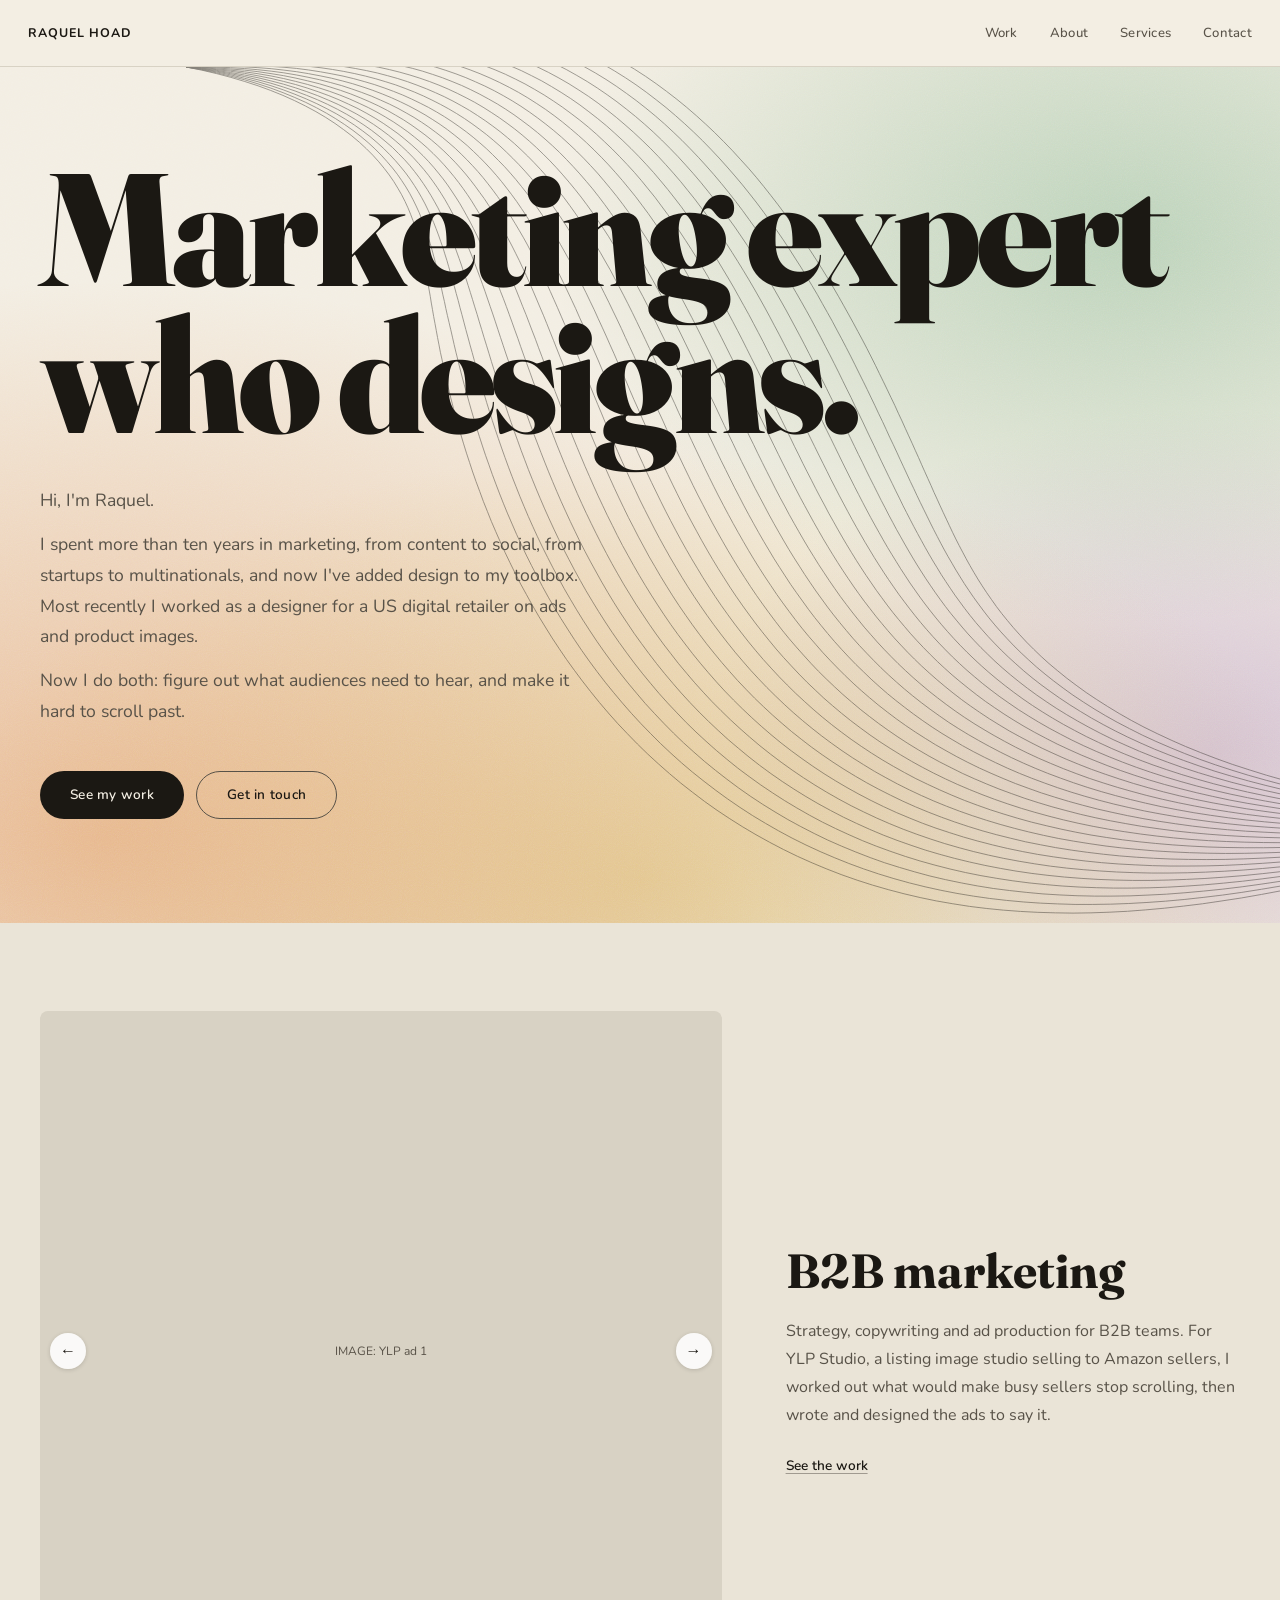
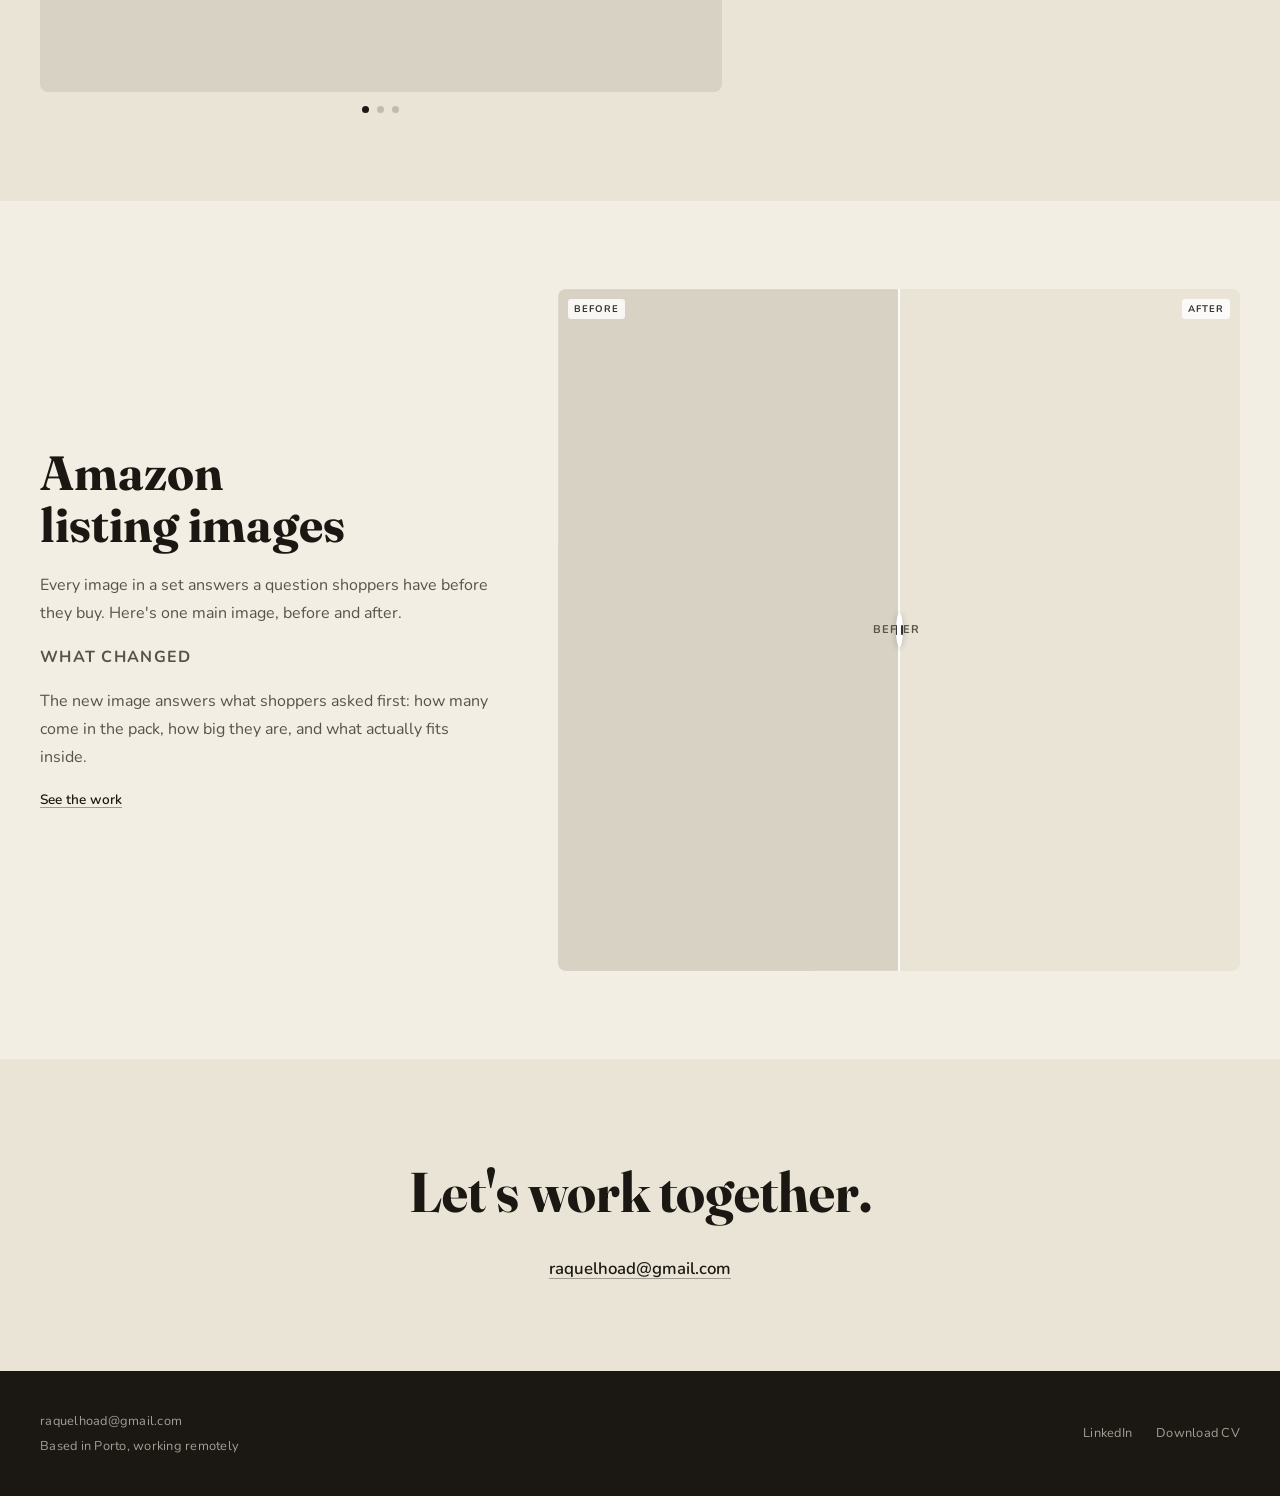
==== commit 49e1e190: "fix: replace B2B image grid with carousel, square slider and ads - Remove More about me link from he" ====
--- a/index.html
+++ b/index.html
@@ -49,7 +49,6 @@
           <p>Hi, I'm Raquel.</p>
           <p>I spent more than ten years in marketing, from content to social, from startups to multinationals, and now I've added design to my toolbox. Most recently I worked as a designer for a US digital retailer on ads and product images.</p>
           <p>Now I do both: figure out what audiences need to hear, and make it hard to scroll past.</p>
-          <a href="about.html" class="text-link">More about me</a>
         </div>
         <div class="btn-row">
           <a href="#work" class="btn-solid">See my work</a>
@@ -92,12 +91,27 @@
       <div class="section-inner">
         <div class="b2b-layout">
 
-          <div class="b2b-images">
-            <div class="b2b-ad-row">
-              <div class="b2b-ad" aria-label="IMAGE: YLP ad 1">IMAGE: YLP ad 1</div>
-              <div class="b2b-ad" aria-label="IMAGE: YLP ad 2">IMAGE: YLP ad 2</div>
+          <div class="b2b-carousel-wrap">
+            <div class="b2b-carousel" id="b2b-carousel">
+              <div class="b2b-carousel-track" id="b2b-track">
+                <div class="b2b-carousel-slide">
+                  <div class="b2b-ad" aria-label="IMAGE: YLP ad 1">IMAGE: YLP ad 1</div>
+                </div>
+                <div class="b2b-carousel-slide">
+                  <div class="b2b-ad" aria-label="IMAGE: YLP ad 2">IMAGE: YLP ad 2</div>
+                </div>
+                <div class="b2b-carousel-slide">
+                  <div class="b2b-ad" aria-label="IMAGE: YLP ad 3">IMAGE: YLP ad 3</div>
+                </div>
+              </div>
+              <button class="b2b-carousel-btn b2b-carousel-btn--prev" id="b2b-prev" aria-label="Previous ad">&#8592;</button>
+              <button class="b2b-carousel-btn b2b-carousel-btn--next" id="b2b-next" aria-label="Next ad">&#8594;</button>
             </div>
-            <div class="b2b-ad b2b-ad--wide" aria-label="IMAGE: YLP ad 3">IMAGE: YLP ad 3</div>
+            <div class="b2b-carousel-dots">
+              <button class="b2b-dot b2b-dot--active" id="b2b-dot-0" aria-label="Ad 1 of 3"></button>
+              <button class="b2b-dot" id="b2b-dot-1" aria-label="Ad 2 of 3"></button>
+              <button class="b2b-dot" id="b2b-dot-2" aria-label="Ad 3 of 3"></button>
+            </div>
           </div>
 
           <div class="b2b-text">
@@ -142,6 +156,30 @@
         </div>
       </div>
     </section>
+    <script>
+    (function() {
+      var track = document.getElementById('b2b-track');
+      if (!track) return;
+      var total = 3;
+      var current = 0;
+      function go(n) {
+        current = (n + total) % total;
+        track.style.transform = 'translateX(-' + (current * 100) + '%)';
+        for (var i = 0; i < total; i++) {
+          var dot = document.getElementById('b2b-dot-' + i);
+          if (dot) dot.classList.toggle('b2b-dot--active', i === current);
+        }
+      }
+      document.getElementById('b2b-prev').addEventListener('click', function() { go(current - 1); });
+      document.getElementById('b2b-next').addEventListener('click', function() { go(current + 1); });
+      for (var i = 0; i < total; i++) {
+        (function(idx) {
+          var dot = document.getElementById('b2b-dot-' + idx);
+          if (dot) dot.addEventListener('click', function() { go(idx); });
+        })(i);
+      }
+    })();
+    </script>
     <script>
     (function() {
       var wrap = document.getElementById('listing-slider');
--- a/style.css
+++ b/style.css
@@ -410,21 +410,29 @@
   align-items: center;
 }
 
-.b2b-images {
+.b2b-carousel-wrap {
   display: flex;
   flex-direction: column;
-  gap: 10px;
-}
-
-.b2b-ad-row {
-  display: grid;
-  grid-template-columns: 1fr 1fr;
-  gap: 10px;
+  gap: 14px;
+}
+
+.b2b-carousel {
+  position: relative;
+  overflow: hidden;
+  border-radius: 8px;
+}
+
+.b2b-carousel-track {
+  display: flex;
+  transition: transform 0.35s ease;
+}
+
+.b2b-carousel-slide {
+  min-width: 100%;
 }
 
 .b2b-ad {
   aspect-ratio: 1 / 1;
-  border-radius: 6px;
   background: var(--cream-deep);
   display: flex;
   align-items: center;
@@ -432,11 +440,51 @@
   font-size: 0.75rem;
   color: var(--ink-mid);
   overflow: hidden;
-}
-
-.b2b-ad--wide {
-  aspect-ratio: 2 / 1;
-}
+  width: 100%;
+}
+
+.b2b-carousel-btn {
+  position: absolute;
+  top: 50%;
+  transform: translateY(-50%);
+  background: rgba(255, 255, 255, 0.88);
+  border: none;
+  cursor: pointer;
+  width: 36px;
+  height: 36px;
+  border-radius: 50%;
+  font-size: 1rem;
+  display: flex;
+  align-items: center;
+  justify-content: center;
+  color: var(--ink);
+  box-shadow: 0 1px 4px rgba(0, 0, 0, 0.15);
+  transition: background 0.15s;
+}
+
+.b2b-carousel-btn:hover { background: white; }
+.b2b-carousel-btn--prev { left: 10px; }
+.b2b-carousel-btn--next { right: 10px; }
+
+.b2b-carousel-dots {
+  display: flex;
+  gap: 8px;
+  justify-content: center;
+}
+
+.b2b-dot {
+  width: 7px;
+  height: 7px;
+  border-radius: 50%;
+  border: none;
+  background: var(--ink);
+  opacity: 0.2;
+  cursor: pointer;
+  padding: 0;
+  transition: opacity 0.2s;
+}
+
+.b2b-dot--active { opacity: 1; }
 
 .b2b-text h2,
 .amazon-text h2 {
@@ -488,7 +536,7 @@
   border-radius: 8px;
   user-select: none;
   cursor: ew-resize;
-  aspect-ratio: 4 / 3;
+  aspect-ratio: 1 / 1;
   touch-action: none;
 }
 
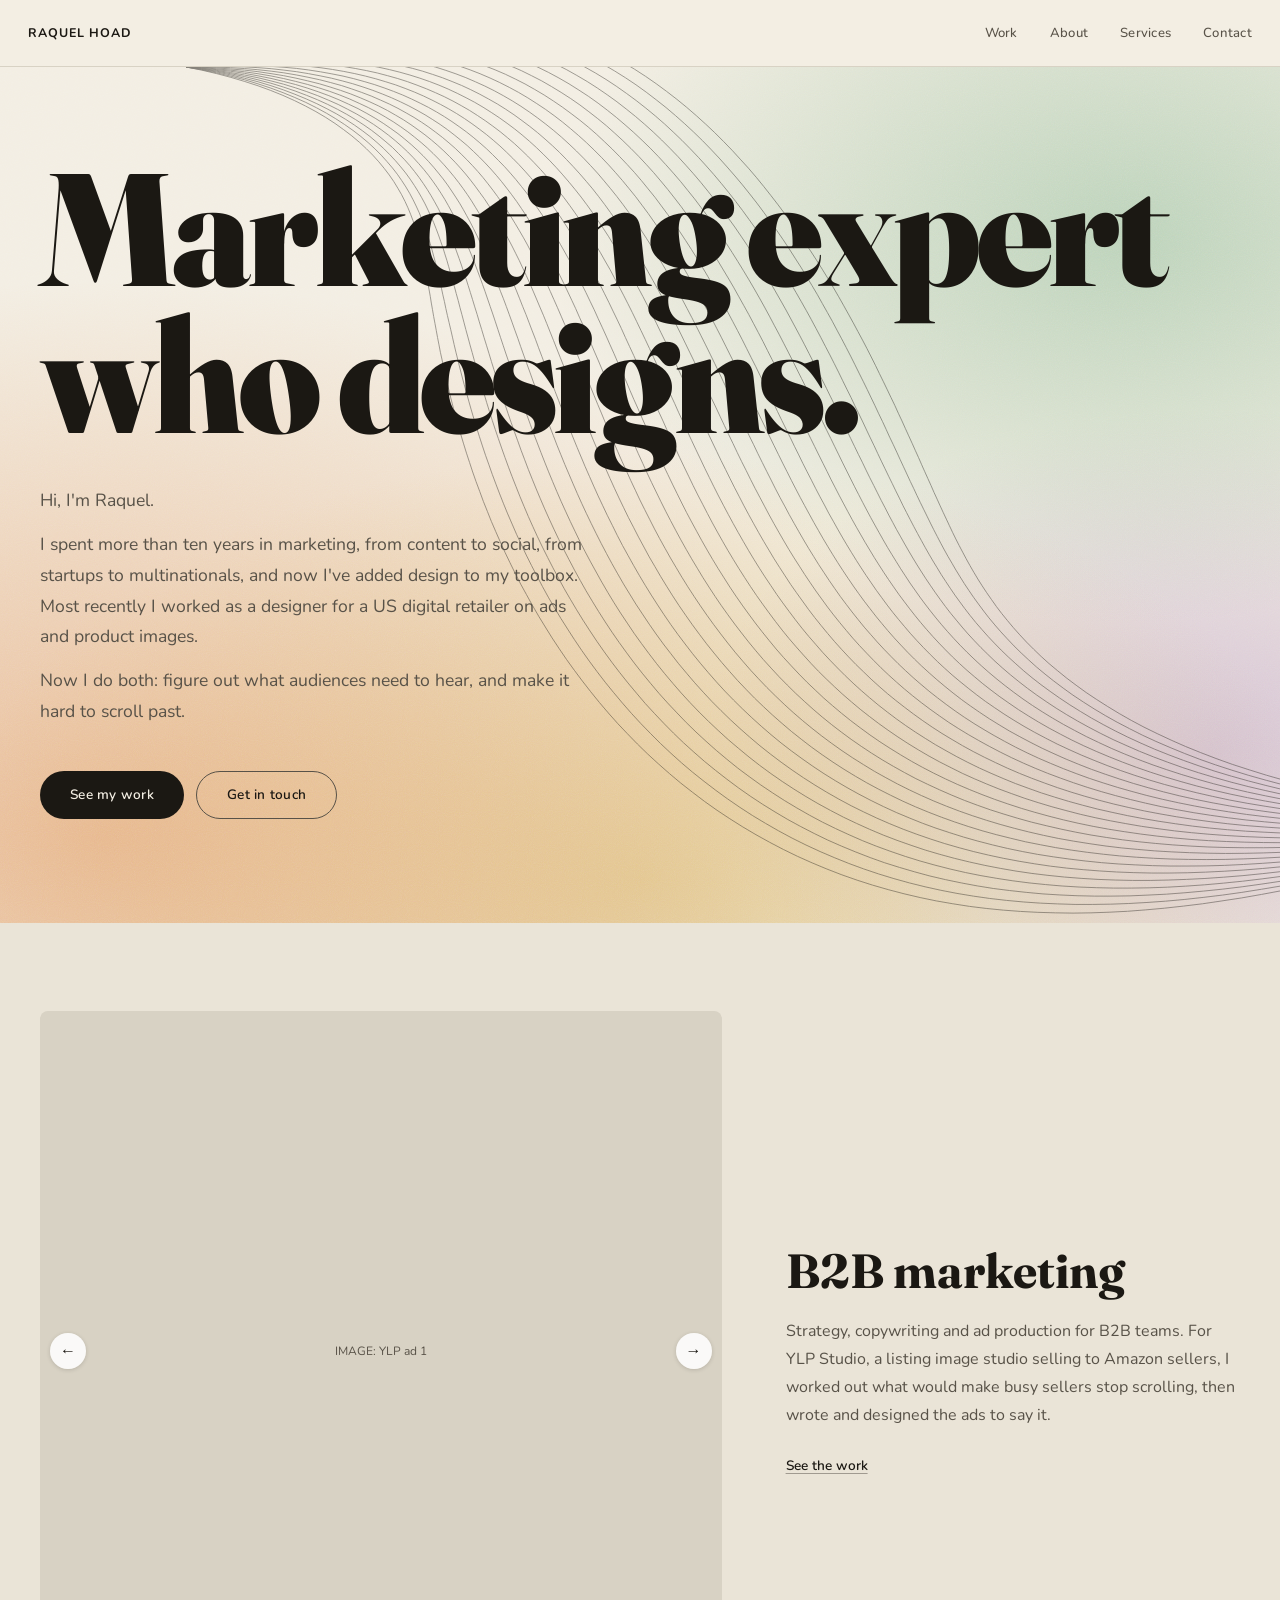
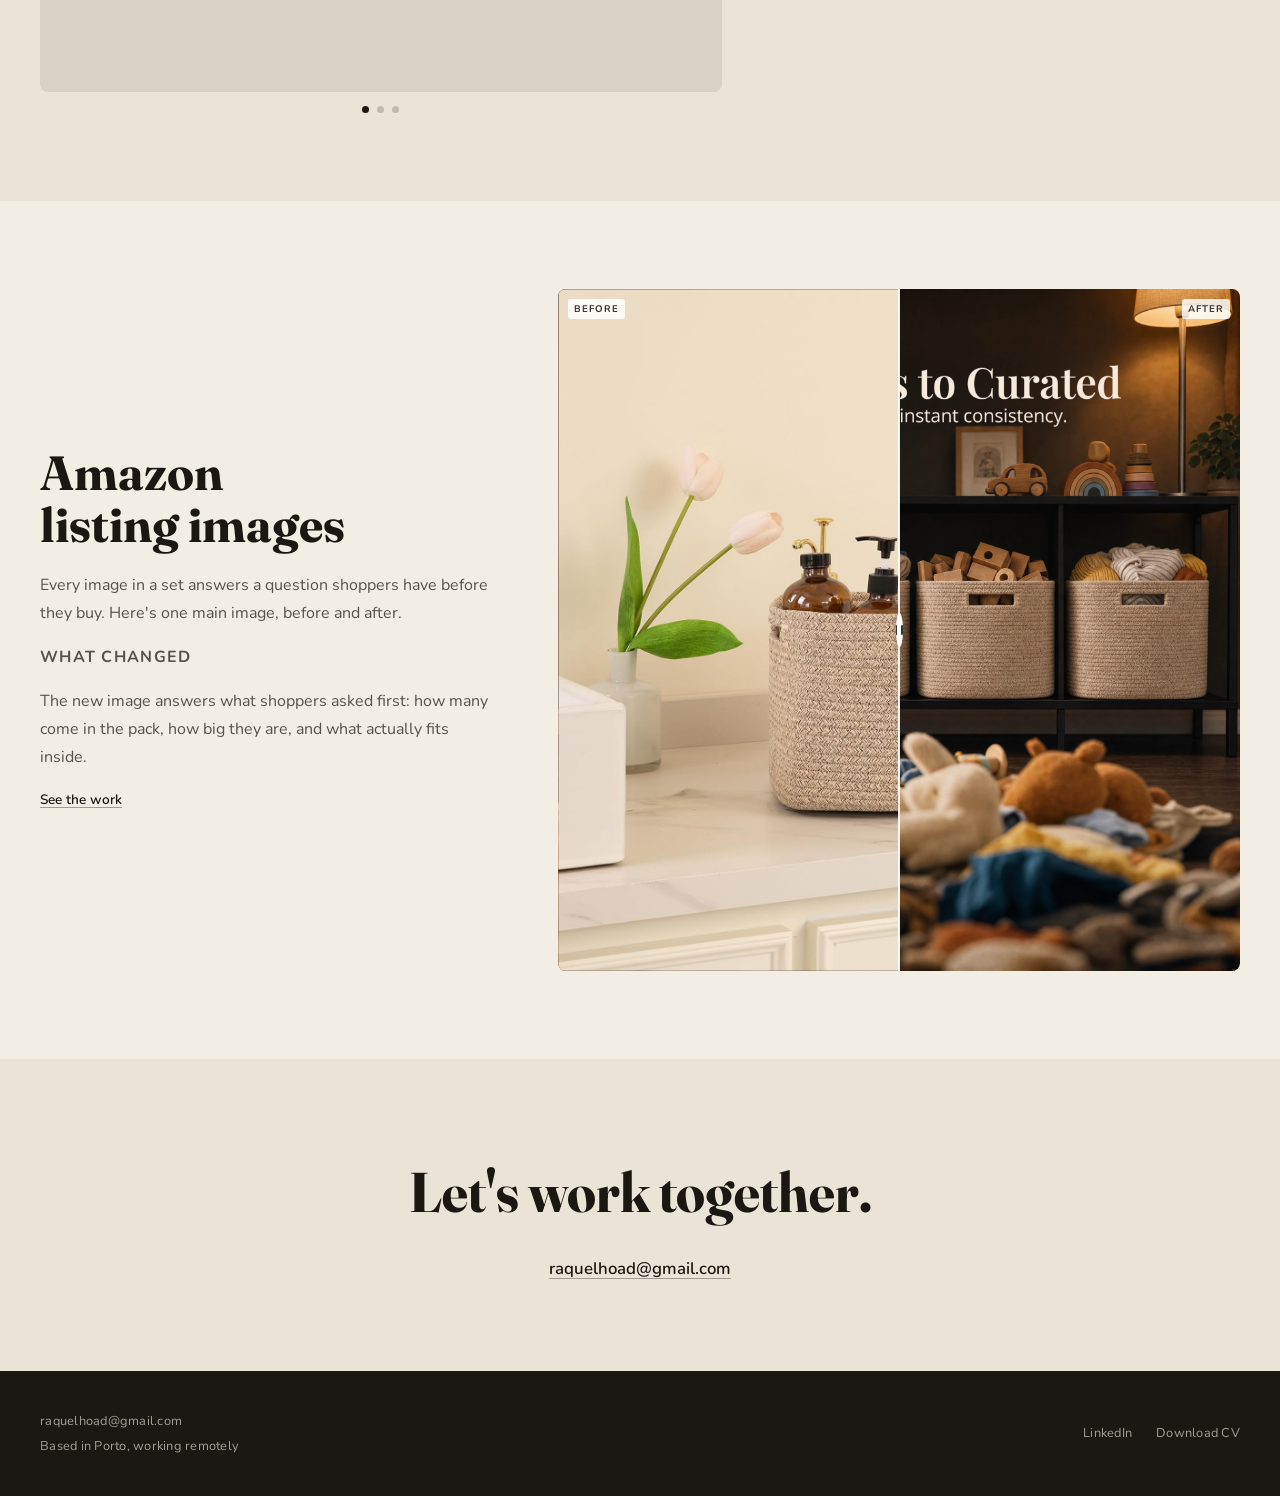
==== commit ee42f93b: "feat: add real images to slider and carousel slot 3 - Create img/ folder for site images - Slider be" ====
--- a/index.html
+++ b/index.html
@@ -101,7 +101,7 @@
                   <div class="b2b-ad" aria-label="IMAGE: YLP ad 2">IMAGE: YLP ad 2</div>
                 </div>
                 <div class="b2b-carousel-slide">
-                  <div class="b2b-ad" aria-label="IMAGE: YLP ad 3">IMAGE: YLP ad 3</div>
+                  <img src="img/ylp-ad-3.webp" alt="YLP Studio ad: Built by Amazon sellers with 10+ years behind them. So we design images made to stop the scroll." class="b2b-ad-img">
                 </div>
               </div>
               <button class="b2b-carousel-btn b2b-carousel-btn--prev" id="b2b-prev" aria-label="Previous ad">&#8592;</button>
@@ -140,10 +140,10 @@
           <div class="amazon-visual">
             <div class="slider-wrap" id="listing-slider">
               <div class="slider-layer slider-layer--after">
-                <div class="slider-ph">AFTER</div>
+                <img src="img/basket-after.webp" alt="Redesigned Amazon main image: set of four woven storage baskets in a cubby shelf filled with toys and clothes, with text overlay reading From Chaos to Curated." class="slider-img">
               </div>
               <div class="slider-layer slider-layer--before" id="slider-before">
-                <div class="slider-ph">BEFORE</div>
+                <img src="img/basket-before.jpg" alt="Original Amazon main image: a single woven basket on a bathroom counter with toiletries inside." class="slider-img">
               </div>
               <div class="slider-divider" id="slider-divider" aria-hidden="true">
                 <div class="slider-grip"></div>
--- a/style.css
+++ b/style.css
@@ -619,6 +619,21 @@
 .slider-tag--b { left: 10px; }
 .slider-tag--a { right: 10px; }
 
+.slider-img {
+  position: absolute;
+  inset: 0;
+  width: 100%;
+  height: 100%;
+  object-fit: cover;
+}
+
+.b2b-ad-img {
+  display: block;
+  width: 100%;
+  aspect-ratio: 1 / 1;
+  object-fit: cover;
+}
+
 /* ---- TEXT LINKS ------------------------------------------- */
 .text-link {
   font-size: 0.85rem;
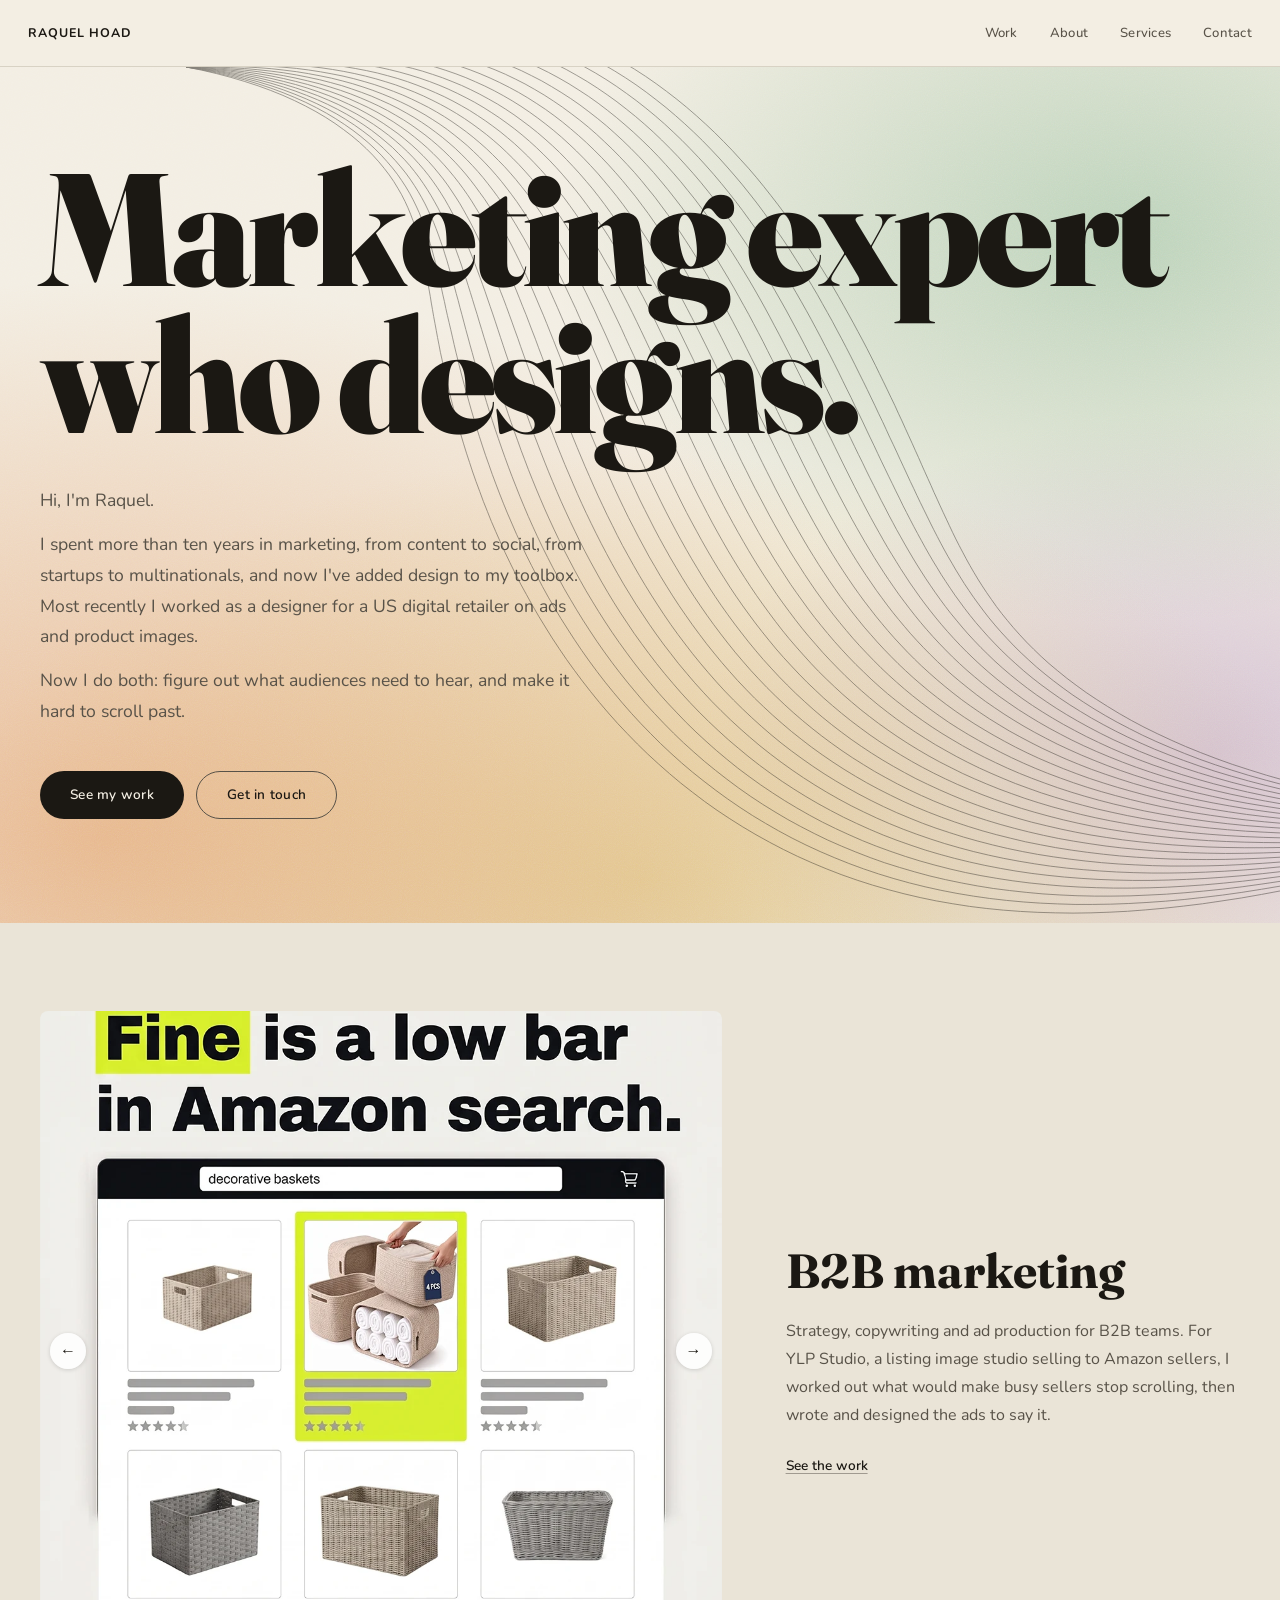
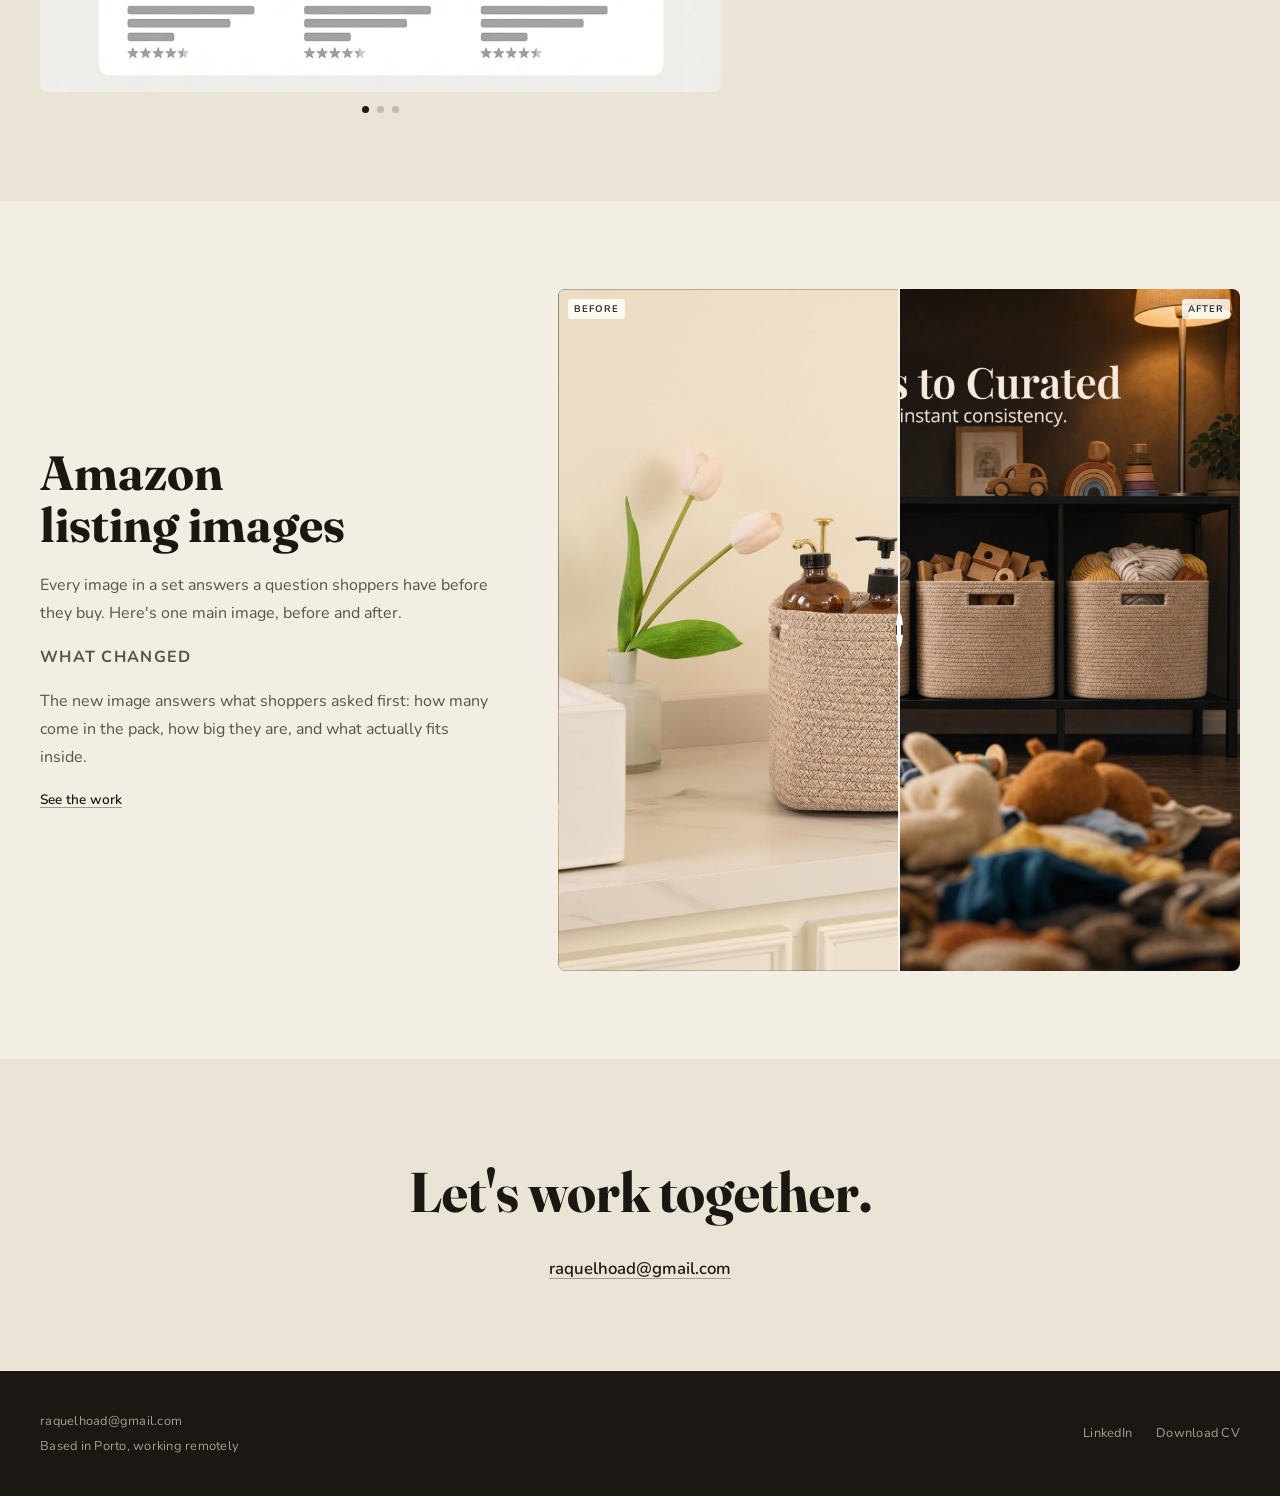
==== commit 73e61c61: "feat: add remaining YLP ads to carousel, homepage images complete Co-Authored-By: Claude Sonnet 4.6 " ====
--- a/index.html
+++ b/index.html
@@ -95,10 +95,10 @@
             <div class="b2b-carousel" id="b2b-carousel">
               <div class="b2b-carousel-track" id="b2b-track">
                 <div class="b2b-carousel-slide">
-                  <div class="b2b-ad" aria-label="IMAGE: YLP ad 1">IMAGE: YLP ad 1</div>
+                  <img src="img/ylp-ad-1.webp" alt="YLP Studio ad: Fine is a low bar in Amazon search. A main image built to win the click and still pass Amazon's rules." class="b2b-ad-img">
                 </div>
                 <div class="b2b-carousel-slide">
-                  <div class="b2b-ad" aria-label="IMAGE: YLP ad 2">IMAGE: YLP ad 2</div>
+                  <img src="img/ylp-ad-2.webp" alt="YLP Studio ad: Your listing images might be why sales are slow. We design listing images you can feel confident in." class="b2b-ad-img">
                 </div>
                 <div class="b2b-carousel-slide">
                   <img src="img/ylp-ad-3.webp" alt="YLP Studio ad: Built by Amazon sellers with 10+ years behind them. So we design images made to stop the scroll." class="b2b-ad-img">
